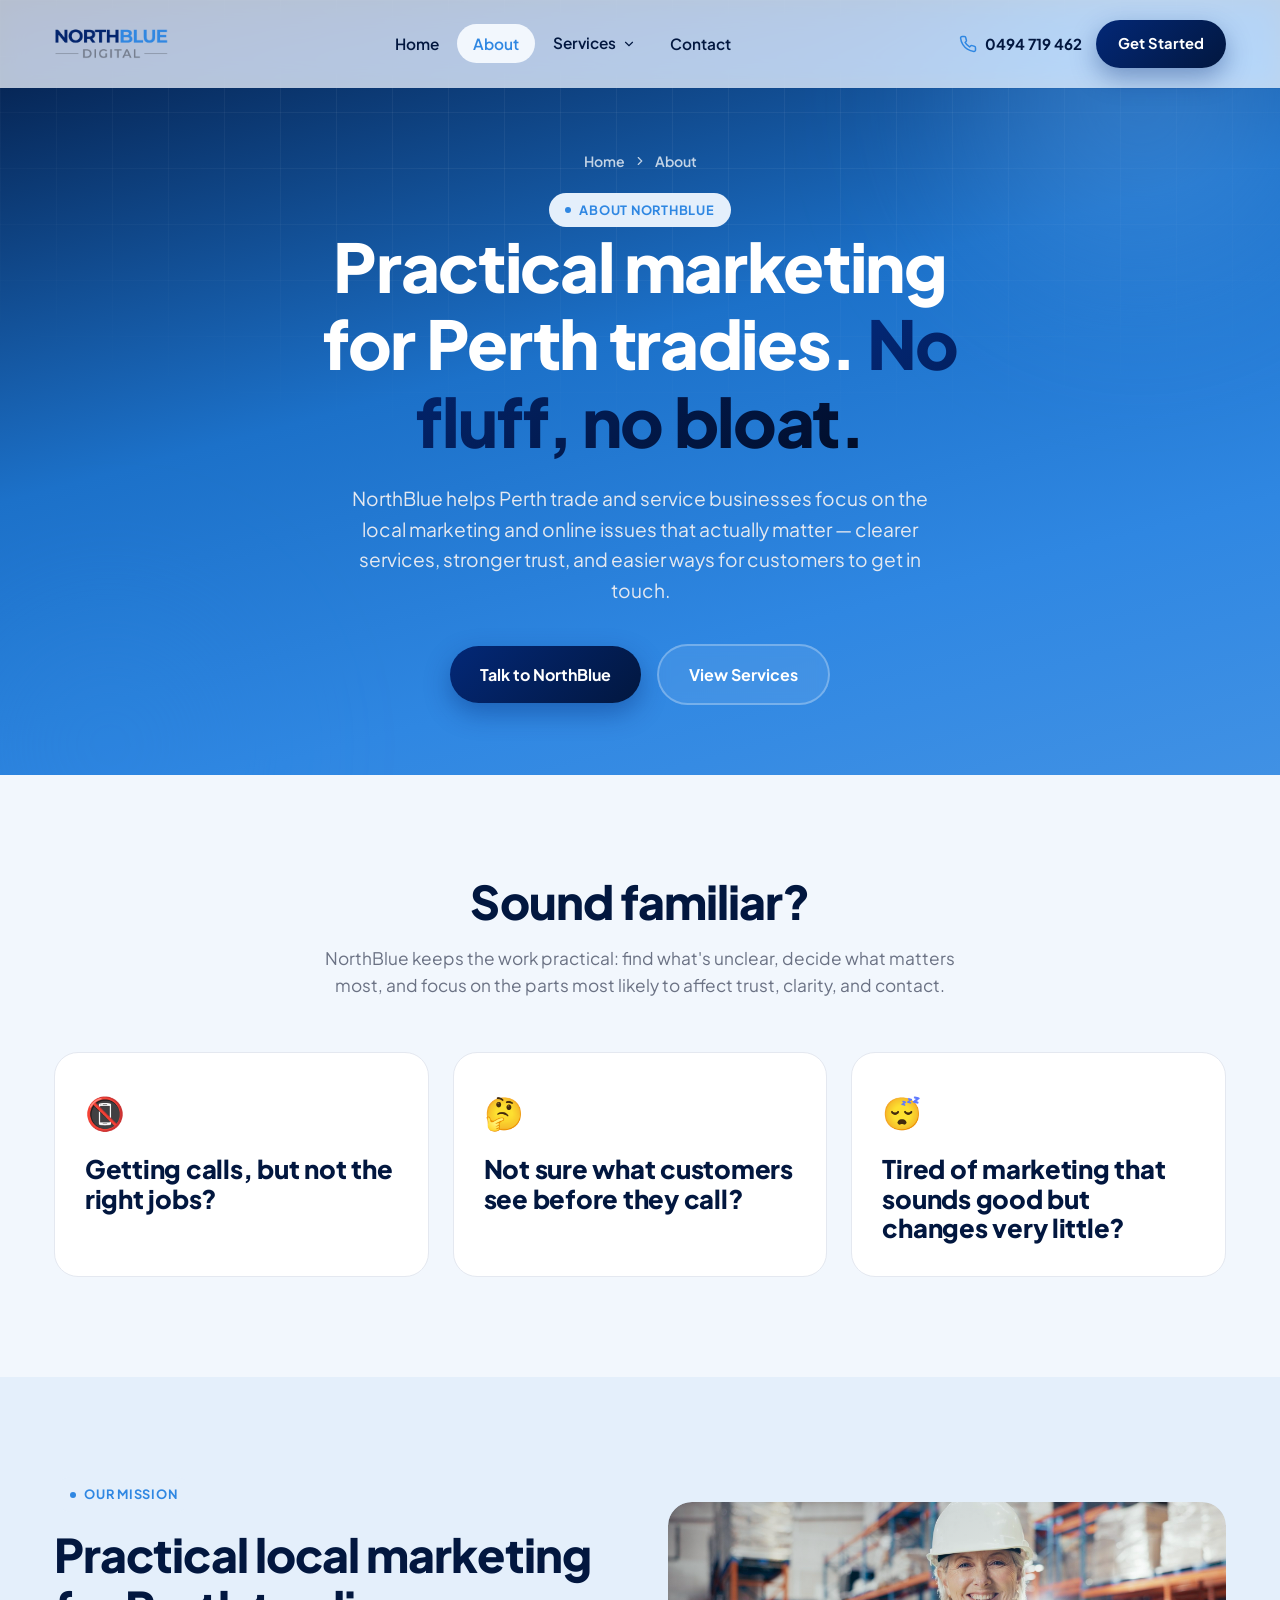
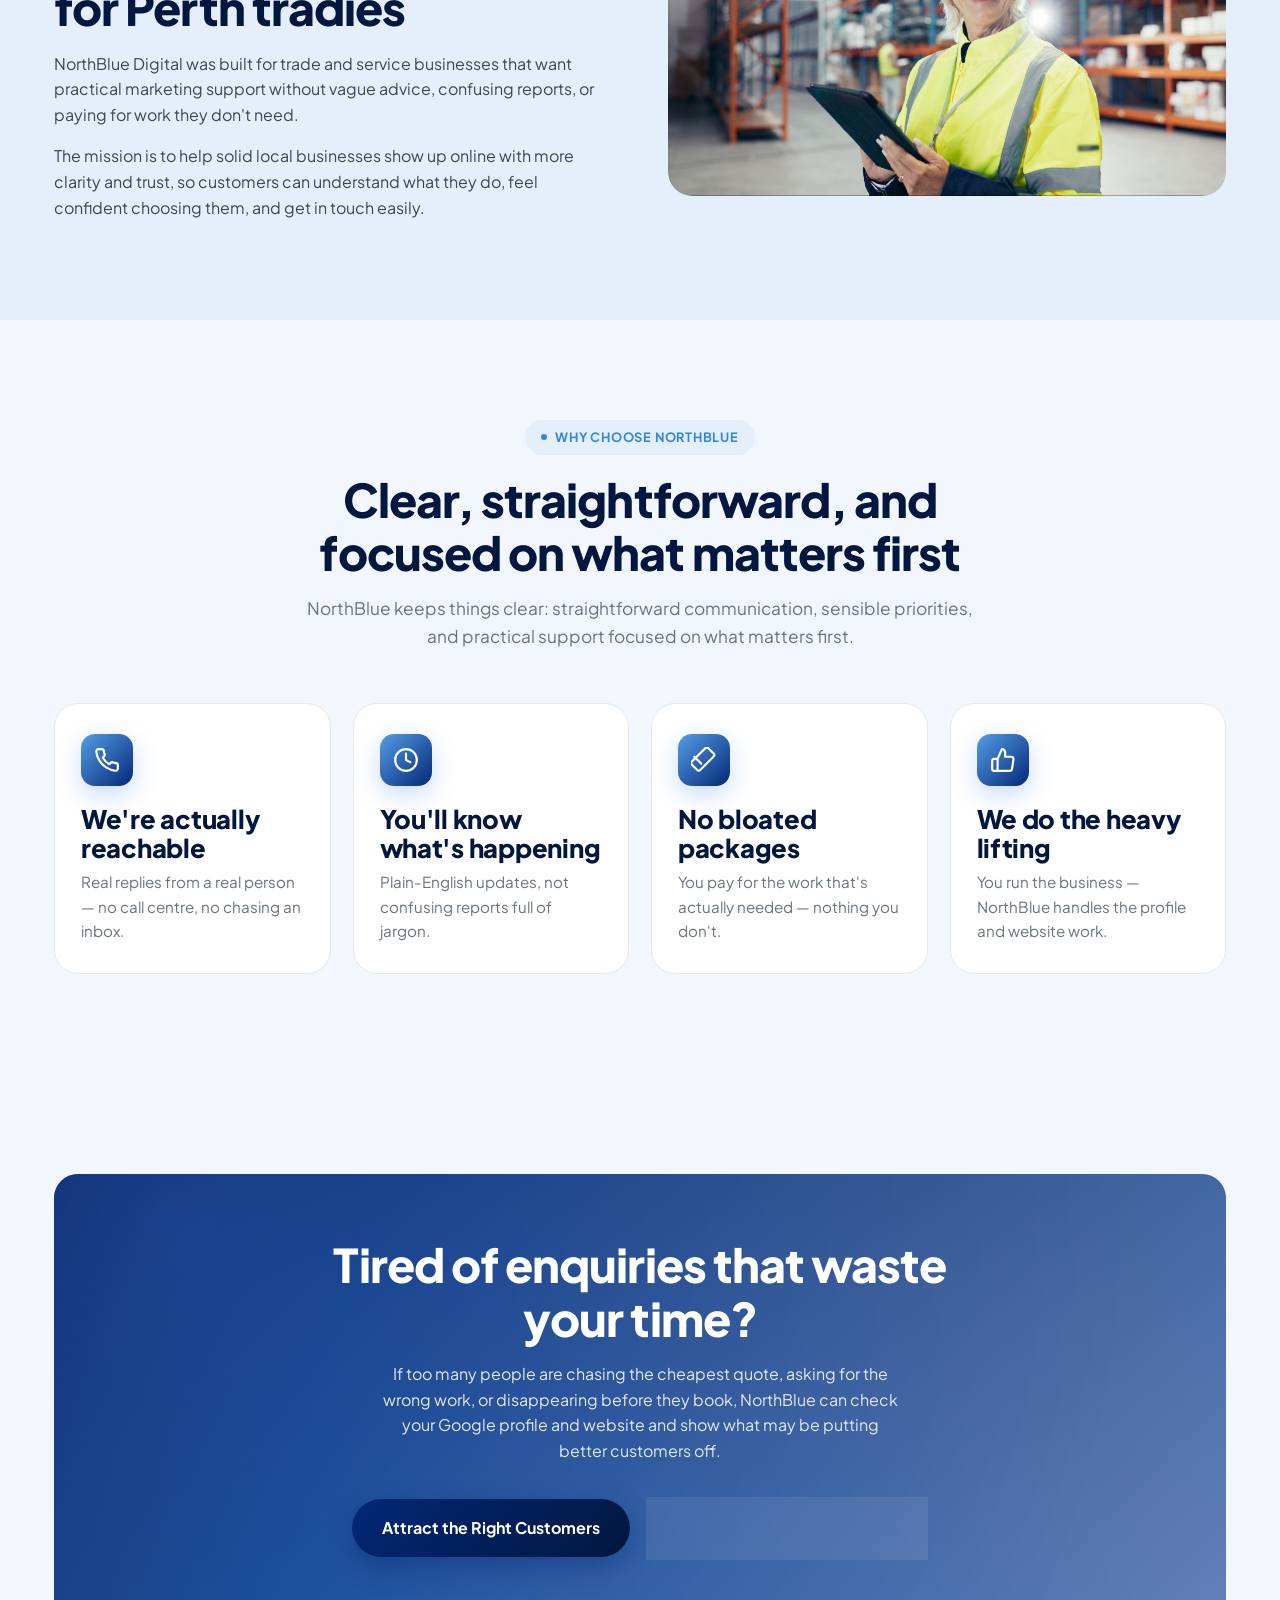
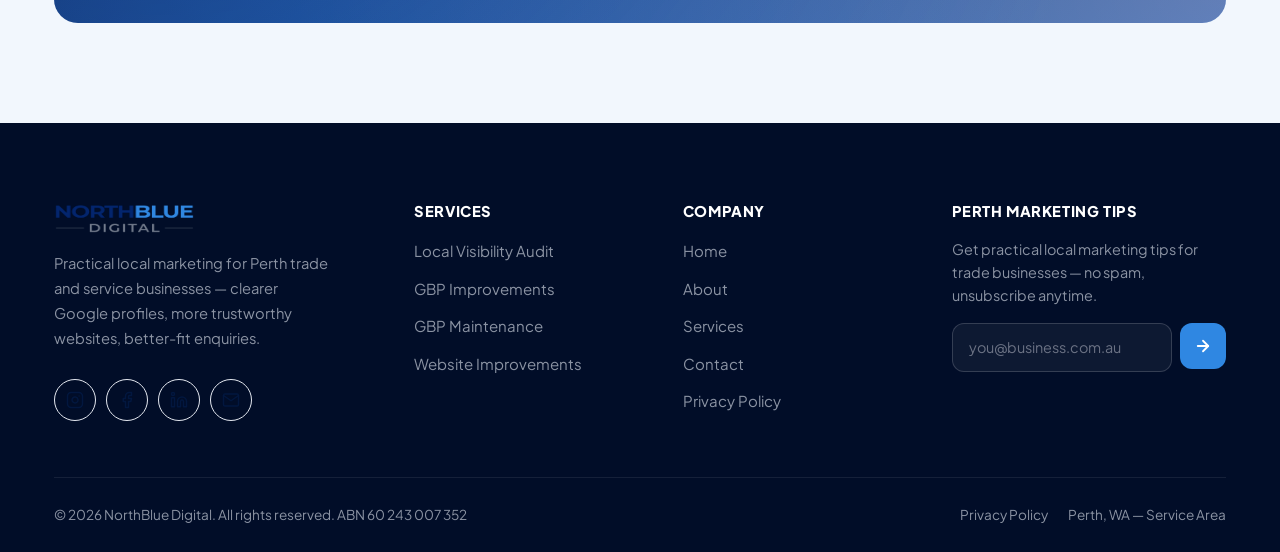
==== about/index.html @ ac147563 "Initial build: NorthBlue Digital website redesign Modernized 8-page marketing site (Home, About, Ser" ====
<!doctype html>
<html lang="en-AU">
<head>
<meta charset="UTF-8">
<meta name="viewport" content="width=device-width, initial-scale=1">
<title>About NorthBlue Digital | Practical Marketing for Perth Tradies</title>
<meta name="description" content="NorthBlue Digital was built for Perth trade and service businesses that want practical marketing support without vague advice, confusing reports, or bloated packages.">
<link rel="canonical" href="https://northbluedigital.com.au/about/">
<meta property="og:type" content="website">
<meta property="og:title" content="About NorthBlue Digital">
<meta property="og:description" content="Practical marketing for Perth tradies. No fluff, no bloat.">
<meta property="og:image" content="/assets/images/icon.png">
<link rel="icon" href="/assets/images/favicon-32.png" sizes="32x32">
<link rel="apple-touch-icon" href="/assets/images/apple-touch-icon.png">
<link rel="stylesheet" href="/assets/css/style.css">
</head>
<body>
<a class="skip-link" href="#main">Skip to content</a>

<!-- ============ HEADER ============ -->
<header class="site-header">
  <div class="container">
    <a href="/" class="brand" aria-label="NorthBlue Digital home">
      <img src="/assets/images/logo.png" alt="NorthBlue Digital" width="160" height="47">
    </a>
    <nav class="nav-desktop" aria-label="Primary">
      <ul>
        <li><a class="nav-link" href="/">Home</a></li>
        <li><a class="nav-link" href="/about/" aria-current="page">About</a></li>
        <li class="has-dropdown">
          <a class="nav-link" href="/services/">Services
            <svg viewBox="0 0 24 24" fill="none" stroke="currentColor" stroke-width="2" stroke-linecap="round"><polyline points="6 9 12 15 18 9"/></svg>
          </a>
          <div class="dropdown">
            <a href="/services/local-visibility-audit/">Local Visibility Audit<span>Know what to fix first — A$300</span></a>
            <a href="/services/gbp-improvements/">GBP Improvements<span>Clean up your Google profile — A$500</span></a>
            <a href="/services/gbp-maintenance/">GBP Maintenance<span>Stay active monthly — A$450/mo</span></a>
            <a href="/services/website-improvements/">Website Improvements<span>Fix what's costing enquiries — from A$1,500</span></a>
          </div>
        </li>
        <li><a class="nav-link" href="/contact/">Contact</a></li>
      </ul>
    </nav>
    <div class="header-cta">
      <a href="tel:+61494719462" class="header-phone">
        <svg viewBox="0 0 24 24" fill="none" stroke="currentColor" stroke-width="2" stroke-linecap="round" stroke-linejoin="round"><path d="M22 16.92v3a2 2 0 0 1-2.18 2 19.79 19.79 0 0 1-8.63-3.07 19.5 19.5 0 0 1-6-6 19.79 19.79 0 0 1-3.07-8.67A2 2 0 0 1 4.11 2h3a2 2 0 0 1 2 1.72c.127.96.361 1.903.7 2.81a2 2 0 0 1-.45 2.11L8.09 9.91a16 16 0 0 0 6 6l1.27-1.27a2 2 0 0 1 2.11-.45c.907.339 1.85.573 2.81.7A2 2 0 0 1 22 16.92z"/></svg>
        0494 719 462
      </a>
      <a href="/contact/" class="btn btn-primary btn-sm">Get Started</a>
    </div>
    <button class="nav-toggle" aria-label="Open menu" aria-expanded="false">
      <span></span><span></span><span></span>
    </button>
  </div>
</header>

<div class="mobile-nav" aria-hidden="true">
  <div class="mobile-nav-backdrop" data-close-nav></div>
  <div class="mobile-nav-panel">
    <ul>
      <li><a href="/" data-close-nav>Home</a></li>
      <li><a href="/about/" data-close-nav>About</a></li>
      <li><a href="/services/" data-close-nav>Services</a></li>
      <li class="sub-list">
        <a href="/services/local-visibility-audit/" data-close-nav>— Local Visibility Audit</a>
        <a href="/services/gbp-improvements/" data-close-nav>— GBP Improvements</a>
        <a href="/services/gbp-maintenance/" data-close-nav>— GBP Maintenance</a>
        <a href="/services/website-improvements/" data-close-nav>— Website Improvements</a>
      </li>
      <li><a href="/contact/" data-close-nav>Contact</a></li>
    </ul>
    <div class="mobile-cta">
      <a href="tel:+61494719462" class="btn btn-secondary btn-block">Call 0494 719 462</a>
      <a href="/contact/" class="btn btn-primary btn-block">Get Started</a>
    </div>
  </div>
</div>

<main id="main">

  <!-- ============ HERO ============ -->
  <section class="hero hero-sub">
    <div class="hero-grid"></div>
    <div class="hero-blob b1"></div>
    <div class="hero-blob b2"></div>
    <div class="container hero-inner">
      <div class="breadcrumb"><a href="/">Home</a>
        <svg viewBox="0 0 24 24" fill="none" stroke="currentColor" stroke-width="2" stroke-linecap="round"><polyline points="9 18 15 12 9 6"/></svg>
        About</div>
      <span class="eyebrow" data-reveal="fade">About NorthBlue</span>
      <h1 data-reveal="fade">Practical marketing for Perth tradies. <span class="accent">No fluff, no bloat.</span></h1>
      <p class="lede" data-reveal="fade">NorthBlue helps Perth trade and service businesses focus on the local marketing and online issues that actually matter — clearer services, stronger trust, and easier ways for customers to get in touch.</p>
      <div class="hero-actions" data-reveal="fade">
        <a href="/contact/" class="btn btn-primary">Talk to NorthBlue</a>
        <a href="/services/" class="btn btn-ghost-light">View Services</a>
      </div>
    </div>
  </section>

  <!-- ============ PROBLEM STATEMENTS ============ -->
  <section class="section-pad">
    <div class="container">
      <div class="section-head center">
        <h2>Sound familiar?</h2>
        <p>NorthBlue keeps the work practical: find what's unclear, decide what matters most, and focus on the parts most likely to affect trust, clarity, and contact.</p>
      </div>
      <div class="problem-grid" data-reveal-group>
        <div class="problem-card" data-reveal style="--i:0">
          <span class="mark">📵</span>
          <h3>Getting calls, but not the right jobs?</h3>
        </div>
        <div class="problem-card" data-reveal style="--i:1">
          <span class="mark">🤔</span>
          <h3>Not sure what customers see before they call?</h3>
        </div>
        <div class="problem-card" data-reveal style="--i:2">
          <span class="mark">😴</span>
          <h3>Tired of marketing that sounds good but changes very little?</h3>
        </div>
      </div>
    </div>
  </section>

  <!-- ============ MISSION ============ -->
  <section class="section-pad bg-soft">
    <div class="container">
      <div class="two-col">
        <div data-reveal="left">
          <span class="eyebrow">Our mission</span>
          <h2 class="mt-16">Practical local marketing for Perth tradies</h2>
          <p class="mt-16" style="color:var(--slate-600)">NorthBlue Digital was built for trade and service businesses that want practical marketing support without vague advice, confusing reports, or paying for work they don't need.</p>
          <p class="mt-16" style="color:var(--slate-600)">The mission is to help solid local businesses show up online with more clarity and trust, so customers can understand what they do, feel confident choosing them, and get in touch easily.</p>
        </div>
        <div data-reveal="right">
          <div class="media-frame">
            <img src="/assets/images/photo-2.jpg" alt="Local Perth trade business at work" width="1024" height="618" loading="lazy">
          </div>
        </div>
      </div>
    </div>
  </section>

  <!-- ============ WHY CHOOSE ============ -->
  <section class="section-pad">
    <div class="container">
      <div class="section-head center">
        <span class="eyebrow">Why choose NorthBlue</span>
        <h2>Clear, straightforward, and focused on what matters first</h2>
        <p>NorthBlue keeps things clear: straightforward communication, sensible priorities, and practical support focused on what matters first.</p>
      </div>
      <div class="value-grid" data-reveal-group>
        <div class="value-card" data-reveal style="--i:0">
          <div class="icon-badge">
            <svg viewBox="0 0 24 24" fill="none" stroke="currentColor" stroke-width="2" stroke-linecap="round" stroke-linejoin="round"><path d="M22 16.92v3a2 2 0 0 1-2.18 2 19.79 19.79 0 0 1-8.63-3.07 19.5 19.5 0 0 1-6-6 19.79 19.79 0 0 1-3.07-8.67A2 2 0 0 1 4.11 2h3a2 2 0 0 1 2 1.72c.127.96.361 1.903.7 2.81a2 2 0 0 1-.45 2.11L8.09 9.91a16 16 0 0 0 6 6l1.27-1.27a2 2 0 0 1 2.11-.45c.907.339 1.85.573 2.81.7A2 2 0 0 1 22 16.92z"/></svg>
          </div>
          <h3>We're actually reachable</h3>
          <p>Real replies from a real person — no call centre, no chasing an inbox.</p>
        </div>
        <div class="value-card" data-reveal style="--i:1">
          <div class="icon-badge">
            <svg viewBox="0 0 24 24" fill="none" stroke="currentColor" stroke-width="2" stroke-linecap="round" stroke-linejoin="round"><circle cx="12" cy="12" r="10"/><polyline points="12 6 12 12 16 14"/></svg>
          </div>
          <h3>You'll know what's happening</h3>
          <p>Plain-English updates, not confusing reports full of jargon.</p>
        </div>
        <div class="value-card" data-reveal style="--i:2">
          <div class="icon-badge">
            <svg viewBox="0 0 24 24" fill="none" stroke="currentColor" stroke-width="2" stroke-linecap="round" stroke-linejoin="round"><path d="M20.91 8.84 8.56 21.19a2 2 0 0 1-2.83 0l-4.9-4.9a2 2 0 0 1 0-2.83L13.16 1.09a2 2 0 0 1 2.83 0l4.92 4.92a2 2 0 0 1 0 2.83z"/><path d="M9.5 15.5 3 9"/></svg>
          </div>
          <h3>No bloated packages</h3>
          <p>You pay for the work that's actually needed — nothing you don't.</p>
        </div>
        <div class="value-card" data-reveal style="--i:3">
          <div class="icon-badge">
            <svg viewBox="0 0 24 24" fill="none" stroke="currentColor" stroke-width="2" stroke-linecap="round" stroke-linejoin="round"><path d="M14 9V5a3 3 0 0 0-3-3l-4 9v11h11.28a2 2 0 0 0 2-1.7l1.38-9a2 2 0 0 0-2-2.3zM7 22H4a2 2 0 0 1-2-2v-7a2 2 0 0 1 2-2h3"/></svg>
          </div>
          <h3>We do the heavy lifting</h3>
          <p>You run the business — NorthBlue handles the profile and website work.</p>
        </div>
      </div>
    </div>
  </section>

  <!-- ============ CTA BAND ============ -->
  <section class="section-pad">
    <div class="container">
      <div class="cta-band" data-reveal="scale">
        <h2>Tired of enquiries that waste your time?</h2>
        <p>If too many people are chasing the cheapest quote, asking for the wrong work, or disappearing before they book, NorthBlue can check your Google profile and website and show what may be putting better customers off.</p>
        <div class="hero-actions">
          <a href="/contact/" class="btn btn-primary">Attract the Right Customers</a>
          <a href="/services/" class="btn btn-ghost-light">See the Practical Difference</a>
        </div>
      </div>
    </div>
  </section>

</main>

<!-- ============ FOOTER ============ -->
<footer class="site-footer">
  <div class="container">
    <div class="footer-top">
      <div class="footer-brand">
        <img src="/assets/images/logo.png" alt="NorthBlue Digital" width="140" height="41" loading="lazy">
        <p>Practical local marketing for Perth trade and service businesses — clearer Google profiles, more trustworthy websites, better-fit enquiries.</p>
        <div class="social-row">
          <a href="https://www.instagram.com/northbluedigital/" aria-label="NorthBlue Digital on Instagram" target="_blank" rel="noopener"><svg viewBox="0 0 24 24" fill="none" stroke="currentColor" stroke-width="2" stroke-linecap="round" stroke-linejoin="round"><rect x="2" y="2" width="20" height="20" rx="5"/><path d="M16 11.37A4 4 0 1 1 12.63 8 4 4 0 0 1 16 11.37z"/><line x1="17.5" y1="6.5" x2="17.51" y2="6.5"/></svg></a>
          <a href="https://www.facebook.com/NorthBlueDigital/" aria-label="NorthBlue Digital on Facebook" target="_blank" rel="noopener"><svg viewBox="0 0 24 24" fill="none" stroke="currentColor" stroke-width="2" stroke-linecap="round" stroke-linejoin="round"><path d="M18 2h-3a5 5 0 0 0-5 5v3H7v4h3v8h4v-8h3l1-4h-4V7a1 1 0 0 1 1-1h3z"/></svg></a>
          <a href="https://linkedin.com/company/northbluedigital" aria-label="NorthBlue Digital on LinkedIn" target="_blank" rel="noopener"><svg viewBox="0 0 24 24" fill="none" stroke="currentColor" stroke-width="2" stroke-linecap="round" stroke-linejoin="round"><path d="M16 8a6 6 0 0 1 6 6v7h-4v-7a2 2 0 0 0-2-2 2 2 0 0 0-2 2v7h-4v-7a6 6 0 0 1 6-6z"/><rect x="2" y="9" width="4" height="12"/><circle cx="4" cy="4" r="2"/></svg></a>
          <a href="mailto:hello@northbluedigital.com.au" aria-label="Email NorthBlue Digital"><svg viewBox="0 0 24 24" fill="none" stroke="currentColor" stroke-width="2" stroke-linecap="round" stroke-linejoin="round"><rect x="2" y="4" width="20" height="16" rx="2"/><path d="M22 6l-10 7L2 6"/></svg></a>
        </div>
      </div>
      <div class="footer-col">
        <h4>Services</h4>
        <ul>
          <li><a href="/services/local-visibility-audit/">Local Visibility Audit</a></li>
          <li><a href="/services/gbp-improvements/">GBP Improvements</a></li>
          <li><a href="/services/gbp-maintenance/">GBP Maintenance</a></li>
          <li><a href="/services/website-improvements/">Website Improvements</a></li>
        </ul>
      </div>
      <div class="footer-col">
        <h4>Company</h4>
        <ul>
          <li><a href="/">Home</a></li>
          <li><a href="/about/">About</a></li>
          <li><a href="/services/">Services</a></li>
          <li><a href="/contact/">Contact</a></li>
          <li><a href="/privacy-policy/">Privacy Policy</a></li>
        </ul>
      </div>
      <div class="footer-col footer-newsletter">
        <h4>Perth Marketing Tips</h4>
        <p>Get practical local marketing tips for trade businesses — no spam, unsubscribe anytime.</p>
        <form data-validate>
          <input type="email" required placeholder="you@business.com.au" aria-label="Email address">
          <button type="submit" aria-label="Subscribe">
            <svg viewBox="0 0 24 24" fill="none" stroke="currentColor" stroke-width="2.4" stroke-linecap="round" stroke-linejoin="round"><line x1="5" y1="12" x2="19" y2="12"/><polyline points="12 5 19 12 12 19"/></svg>
          </button>
          <div class="form-honeypot"><label>Leave blank<input type="text" name="company" tabindex="-1" autocomplete="off"></label></div>
        </form>
        <div class="form-status" role="status"></div>
      </div>
    </div>
    <div class="footer-bottom">
      <span>© <span data-year></span> NorthBlue Digital. All rights reserved. ABN 60 243 007 352</span>
      <div class="legal-links">
        <a href="/privacy-policy/">Privacy Policy</a>
        <a href="/services/">Perth, WA — Service Area</a>
      </div>
    </div>
  </div>
</footer>

<button class="to-top" aria-label="Back to top">
  <svg viewBox="0 0 24 24" fill="none" stroke="currentColor" stroke-width="2.4" stroke-linecap="round" stroke-linejoin="round"><line x1="12" y1="19" x2="12" y2="5"/><polyline points="5 12 12 5 19 12"/></svg>
</button>

<script src="/assets/js/main.js"></script>
</body>
</html>
---- assets/css/style.css ----
/* =========================================================
   NorthBlue Digital — Design System
   ========================================================= */

/* ---- Fonts (self-hosted) ---- */
@font-face {
  font-family: 'Plus Jakarta Sans';
  src: url('../fonts/plus-jakarta-sans-400.woff2') format('woff2');
  font-weight: 400; font-style: normal; font-display: swap;
}
@font-face {
  font-family: 'Plus Jakarta Sans';
  src: url('../fonts/plus-jakarta-sans-500.woff2') format('woff2');
  font-weight: 500; font-style: normal; font-display: swap;
}
@font-face {
  font-family: 'Plus Jakarta Sans';
  src: url('../fonts/plus-jakarta-sans-600.woff2') format('woff2');
  font-weight: 600; font-style: normal; font-display: swap;
}
@font-face {
  font-family: 'Plus Jakarta Sans';
  src: url('../fonts/plus-jakarta-sans-700.woff2') format('woff2');
  font-weight: 700; font-style: normal; font-display: swap;
}
@font-face {
  font-family: 'Plus Jakarta Sans';
  src: url('../fonts/plus-jakarta-sans-800.woff2') format('woff2');
  font-weight: 800; font-style: normal; font-display: swap;
}

/* ---- Tokens ---- */
:root{
  --navy-950:#010d28;
  --navy-900:#02173f;
  --navy-800:#021e59;
  --navy-700:#032877;
  --blue-700:#1c71c9;
  --blue-600:#2f87e2;
  --blue-500:#559de7;
  --blue-400:#82b7ee;
  --blue-100:#e4effb;
  --blue-50:#f2f7fd;
  --slate-900:#111827;
  --slate-700:#3d4657;
  --slate-500:#6b7284;
  --slate-400:#8b93a3;
  --slate-200:#e4e8f0;
  --slate-100:#eef1f7;
  --white:#ffffff;
  --accent-500:#2f87e2;
  --accent-600:#2f87e2;
  --accent-100:#ffe7dd;
  --success:#1f9d63;

  --font:'Plus Jakarta Sans', -apple-system, BlinkMacSystemFont, 'Segoe UI', sans-serif;

  --container:1220px;
  --radius-sm:10px;
  --radius-md:16px;
  --radius-lg:24px;
  --radius-pill:999px;

  --shadow-sm:0 2px 8px rgba(10,26,61,0.06);
  --shadow-md:0 12px 32px rgba(10,26,61,0.10);
  --shadow-lg:0 24px 64px rgba(10,26,61,0.16);
  --shadow-glow:0 8px 24px rgba(61,121,255,0.28);

  --ease:cubic-bezier(.16,.84,.44,1);
  --speed-fast:.2s;
  --speed:.4s;
  --speed-slow:.7s;
}

/* ---- Reset ---- */
*,*::before,*::after{box-sizing:border-box; margin:0; padding:0;}
html{scroll-behavior:smooth; -webkit-text-size-adjust:100%;}
@media (prefers-reduced-motion: reduce){
  html{scroll-behavior:auto;}
  *,*::before,*::after{animation-duration:0.001ms !important; animation-iteration-count:1 !important; transition-duration:0.001ms !important; scroll-behavior:auto !important;}
}
body{
  font-family:var(--font);
  color:var(--slate-700);
  background:var(--blue-50);
  line-height:1.6;
  font-size:16px;
  -webkit-font-smoothing:antialiased;
  overflow-x:hidden;
}
img{max-width:100%; display:block;}
a{color:inherit; text-decoration:none;}
ul{list-style:none;}
button{font:inherit; cursor:pointer; border:none; background:none; color:inherit;}
input,select,textarea{font:inherit; color:inherit;}
h1,h2,h3,h4{
  font-family:var(--font);
  font-weight:800;
  color:var(--navy-900);
  line-height:1.15;
  letter-spacing:-0.02em;
}
h1{font-size:clamp(2.4rem, 4.5vw + 1rem, 4.2rem);}
h2{font-size:clamp(1.9rem, 2.6vw + 1rem, 2.9rem);}
h3{font-size:clamp(1.25rem, 1vw + 1rem, 1.6rem); letter-spacing:-0.01em;}
h4{font-size:1.1rem;}
p{max-width:65ch;}
.container{width:100%; max-width:var(--container); margin-inline:auto; padding-inline:24px;}
section{position:relative;}

:focus-visible{
  outline:3px solid var(--blue-500);
  outline-offset:3px;
  border-radius:6px;
}

/* ---- Utility ---- */
.eyebrow{
  display:inline-flex; align-items:center; gap:8px;
  font-size:0.8rem; font-weight:700; letter-spacing:0.06em; text-transform:uppercase;
  color:var(--blue-600);
  background:var(--blue-100);
  padding:7px 16px;
  border-radius:var(--radius-pill);
}
.eyebrow::before{
  content:''; width:6px; height:6px; border-radius:50%; background:var(--accent-500);
}
.section-head{max-width:680px; margin-bottom:52px;}
.section-head.center{margin-inline:auto; text-align:center;}
.section-head p{margin-top:16px; font-size:1.08rem; color:var(--slate-500);}
.section-head .eyebrow{margin-bottom:18px;}
.section-pad{padding-block:100px;}
@media (max-width:768px){ .section-pad{padding-block:64px;} }
.bg-soft{background:var(--blue-100);}
.bg-navy{background:var(--navy-900); color:var(--slate-200);}
.bg-navy h2, .bg-navy h3{color:var(--white);}
.text-center{text-align:center;}
.muted{color:var(--slate-500);}
.mt-8{margin-top:8px;} .mt-16{margin-top:16px;} .mt-24{margin-top:24px;} .mt-32{margin-top:32px;} .mt-48{margin-top:48px;}

/* ---- Buttons ---- */
.btn{
  display:inline-flex; align-items:center; justify-content:center; gap:10px;
  padding:16px 30px;
  border-radius:var(--radius-pill);
  font-weight:700; font-size:1rem;
  white-space:nowrap;
  transition:transform var(--speed-fast) var(--ease), box-shadow var(--speed-fast) var(--ease), background var(--speed-fast) var(--ease), color var(--speed-fast) var(--ease);
  position:relative;
}
.btn svg{width:18px; height:18px; flex-shrink:0; transition:transform var(--speed-fast) var(--ease);}
.btn:active{transform:scale(0.97);}
.btn-primary{
  background:linear-gradient(135deg, var(--navy-700), var(--navy-900));
  color:var(--white);
  box-shadow:0 10px 26px rgba(3,37,110,0.38);
  animation:btnPulse 3.2s ease-in-out infinite;
  overflow:hidden;
}
.btn-primary::after{
  content:''; position:absolute; inset:0;
  background:linear-gradient(115deg, transparent 30%, rgba(255,255,255,0.45) 50%, transparent 70%);
  transform:translateX(-120%); transition:transform 0.7s var(--ease);
}
.btn-primary:hover{transform:translateY(-3px); box-shadow:0 16px 34px rgba(3,37,110,0.5); animation-play-state:paused;}
.btn-primary:hover::after{transform:translateX(120%);}
.btn-primary:hover svg{transform:translateX(3px);}
@keyframes btnPulse{
  0%,100%{box-shadow:0 10px 26px rgba(3,37,110,0.38);}
  50%{box-shadow:0 10px 30px rgba(3,37,110,0.55), 0 0 0 6px rgba(3,37,110,0.1);}
}
.btn-secondary{
  background:var(--white);
  color:var(--navy-900);
  border:2px solid var(--slate-200);
}
.btn-secondary:hover{border-color:var(--blue-500); color:var(--blue-600); transform:translateY(-3px); box-shadow:var(--shadow-md);}
.btn-ghost-light{
  background:rgba(255,255,255,0.08);
  color:var(--white);
  border:2px solid rgba(255,255,255,0.28);
  backdrop-filter:blur(6px);
}
.btn-ghost-light:hover{background:rgba(255,255,255,0.16); border-color:rgba(255,255,255,0.5); transform:translateY(-3px);}
.btn-block{width:100%;}
.btn-sm{padding:12px 22px; font-size:0.92rem;}

/* ---- Header ---- */
.site-header{
  position:fixed; top:0; left:0; right:0; z-index:200;
  padding-block:20px;
  background:rgba(242,247,253,0.75);
  backdrop-filter:blur(14px) saturate(160%);
  box-shadow:0 1px 0 rgba(3,37,110,0.06);
  transition:padding var(--speed) var(--ease), background var(--speed) var(--ease), box-shadow var(--speed) var(--ease);
}
.site-header .container{display:flex; align-items:center; justify-content:space-between; gap:24px;}
.site-header.is-scrolled{
  padding-block:12px;
  background:rgba(242,247,253,0.94);
  box-shadow:0 4px 24px rgba(3,37,110,0.1);
}
.brand{display:flex; align-items:center; gap:10px;}
.brand img{height:34px; width:auto;}
.brand:focus-visible{outline-offset:6px;}

.nav-desktop{display:flex; align-items:center; gap:4px;}
.nav-desktop > ul{display:flex; align-items:center; gap:2px;}
.nav-link{
  position:relative;
  padding:10px 16px;
  font-weight:600; font-size:0.96rem;
  color:var(--navy-900);
  border-radius:var(--radius-pill);
  transition:color var(--speed-fast) var(--ease), background var(--speed-fast) var(--ease);
}
.nav-link:hover, .nav-link[aria-current="page"]{color:var(--blue-600); background:var(--blue-50);}
.has-dropdown{position:relative;}
.has-dropdown > .nav-link{display:flex; align-items:center; gap:6px;}
.has-dropdown > .nav-link svg{width:14px; height:14px; transition:transform var(--speed-fast) var(--ease);}
.has-dropdown:hover > .nav-link svg{transform:rotate(180deg);}
.dropdown{
  position:absolute; top:calc(100% + 10px); left:0;
  min-width:290px;
  background:var(--white);
  border-radius:var(--radius-md);
  box-shadow:var(--shadow-lg);
  padding:10px;
  opacity:0; visibility:hidden; transform:translateY(8px);
  transition:opacity var(--speed-fast) var(--ease), transform var(--speed-fast) var(--ease), visibility var(--speed-fast);
}
.has-dropdown:hover .dropdown, .has-dropdown:focus-within .dropdown{opacity:1; visibility:visible; transform:translateY(0);}
.dropdown a{
  display:flex; flex-direction:column; gap:2px;
  padding:12px 14px; border-radius:12px;
  font-weight:600; color:var(--navy-900); font-size:0.94rem;
  transition:background var(--speed-fast);
}
.dropdown a span{font-weight:500; font-size:0.82rem; color:var(--slate-500);}
.dropdown a:hover{background:var(--blue-50); color:var(--blue-600);}

.header-cta{display:flex; align-items:center; gap:14px;}
.header-phone{
  display:flex; align-items:center; gap:8px;
  font-weight:700; color:var(--navy-900); font-size:0.94rem;
}
.header-phone svg{width:18px; height:18px; color:var(--blue-600);}
@media (max-width:1080px){ .header-phone{display:none;} }

.nav-toggle{
  display:none; flex-direction:column; justify-content:center; align-items:center;
  width:46px; height:46px; border-radius:12px; background:var(--blue-50); gap:5px;
  z-index:210;
}
.nav-toggle span{width:20px; height:2px; background:var(--navy-900); border-radius:2px; transition:transform var(--speed-fast) var(--ease), opacity var(--speed-fast) var(--ease);}
.nav-toggle.is-active span:nth-child(1){transform:translateY(7px) rotate(45deg);}
.nav-toggle.is-active span:nth-child(2){opacity:0;}
.nav-toggle.is-active span:nth-child(3){transform:translateY(-7px) rotate(-45deg);}

@media (max-width:960px){
  .nav-desktop{display:none;}
  .header-cta .btn{display:none;}
  .nav-toggle{display:flex;}
}

.mobile-nav{
  position:fixed; inset:0; z-index:190;
  visibility:hidden;
}
.mobile-nav-backdrop{
  position:absolute; inset:0; background:rgba(6,15,38,0.55); backdrop-filter:blur(2px);
  opacity:0; transition:opacity var(--speed) var(--ease);
}
.mobile-nav-panel{
  position:absolute; top:0; right:0; height:100%; width:min(360px, 86vw);
  background:var(--blue-50);
  padding:100px 28px 40px;
  transform:translateX(100%);
  transition:transform var(--speed) var(--ease);
  overflow-y:auto;
  box-shadow:-20px 0 60px rgba(10,26,61,0.2);
}
.mobile-nav.is-open{visibility:visible;}
.mobile-nav.is-open .mobile-nav-backdrop{opacity:1;}
.mobile-nav.is-open .mobile-nav-panel{transform:translateX(0);}
.mobile-nav ul{display:flex; flex-direction:column; gap:2px;}
.mobile-nav a{
  display:block; padding:14px 4px; font-weight:700; font-size:1.1rem; color:var(--navy-900);
  border-bottom:1px solid var(--slate-100);
}
.mobile-nav .sub-list a{font-size:0.98rem; font-weight:600; color:var(--slate-700); padding-left:16px;}
.mobile-nav .mobile-cta{margin-top:28px; display:flex; flex-direction:column; gap:12px;}

/* ---- Hero ---- */
.hero{
  position:relative;
  padding-top:170px;
  padding-bottom:110px;
  background:linear-gradient(165deg, var(--navy-900) 0%, var(--blue-700) 45%, var(--blue-600) 75%, var(--blue-500) 130%);
  color:var(--white);
  overflow:hidden;
  isolation:isolate;
}
.hero-blob{
  position:absolute; border-radius:50%; filter:blur(70px); z-index:-1; opacity:0.55;
  animation:float 11s ease-in-out infinite;
  translate:calc(var(--px, 0) * 1px) calc(var(--py, 0) * 1px);
  transition:translate 0.5s var(--ease);
}
.hero-blob.b1{width:520px; height:520px; background:radial-gradient(circle, var(--blue-500), transparent 70%); top:-160px; right:-120px;}
.hero-blob.b1{translate:calc(var(--px, 0) * 1.6px) calc(var(--py, 0) * 1.6px);}
.hero-blob.b2{width:420px; height:420px; background:radial-gradient(circle, var(--accent-500), transparent 70%); bottom:-180px; left:-100px; opacity:0.25; animation-delay:-4s; animation-duration:13s;}
.hero-blob.b2{translate:calc(var(--px, 0) * -1.2px) calc(var(--py, 0) * -1.2px);}
.hero-blob.b3{width:260px; height:260px; background:radial-gradient(circle, var(--blue-400), transparent 70%); top:40%; left:8%; opacity:0.3; animation-duration:9s; animation-delay:-2s;}
.hero-blob.b3{translate:calc(var(--px, 0) * 2px) calc(var(--py, 0) * 2px);}
.hero-grid{position:absolute; inset:0; z-index:-1;
  background-image:linear-gradient(rgba(255,255,255,0.05) 1px, transparent 1px), linear-gradient(90deg, rgba(255,255,255,0.05) 1px, transparent 1px);
  background-size:56px 56px;
  mask-image:radial-gradient(ellipse 80% 60% at 50% 0%, black 40%, transparent 100%);
}
@keyframes float{
  0%,100%{transform:translate(0,0) scale(1);}
  33%{transform:translate(-46px, 42px) scale(1.1);}
  66%{transform:translate(32px,-30px) scale(0.92);}
}

.scroll-cue{
  position:absolute; left:50%; bottom:28px; transform:translateX(-50%);
  display:flex; flex-direction:column; align-items:center; gap:6px;
  color:var(--slate-400); font-size:0.75rem; font-weight:700; letter-spacing:0.08em; text-transform:uppercase;
  animation:cueBounce 2.2s ease-in-out infinite;
}
.scroll-cue svg{width:18px; height:18px;}
@keyframes cueBounce{
  0%,100%{transform:translate(-50%, 0);}
  50%{transform:translate(-50%, 8px);}
}
.hero-inner{position:relative; text-align:center; max-width:840px; margin-inline:auto;}
.hero h1{color:var(--white);}
.hero h1 .accent{
  background:linear-gradient(135deg, var(--navy-700), var(--navy-950));
  -webkit-background-clip:text; background-clip:text; color:transparent;
}
.hero .lede{
  margin-top:24px; margin-inline:auto; font-size:1.2rem; color:var(--slate-200); max-width:620px;
}
.hero-actions{display:flex; align-items:center; justify-content:center; gap:16px; flex-wrap:wrap; margin-top:38px;}
.hero-meta{
  display:flex; align-items:center; justify-content:center; gap:28px; flex-wrap:wrap;
  margin-top:56px; padding-top:32px; border-top:1px solid rgba(255,255,255,0.14);
}
.hero-meta .item{display:flex; align-items:center; gap:10px; font-size:0.92rem; font-weight:600; color:var(--slate-200);}
.hero-meta svg{width:20px; height:20px; color:var(--blue-400); flex-shrink:0;}

.hero.hero-sub{
  padding-top:150px; padding-bottom:70px;
}
.hero.hero-sub .hero-inner{max-width:760px;}
.hero-price-tag{
  display:inline-flex; align-items:baseline; gap:8px;
  background:rgba(2,23,63,0.35); border:1px solid rgba(255,255,255,0.3);
  padding:10px 20px; border-radius:var(--radius-pill); margin-top:22px;
  font-weight:700; backdrop-filter:blur(6px);
}
.hero-price-tag .amount{font-size:1.3rem; color:var(--white);}
.hero-price-tag .label{font-size:0.85rem; color:var(--slate-100); font-weight:600;}

.breadcrumb{display:flex; align-items:center; justify-content:center; gap:8px; font-size:0.88rem; color:rgba(255,255,255,0.75); margin-bottom:20px; font-weight:600;}
.breadcrumb a:hover{color:var(--white);}
.breadcrumb svg{width:14px; height:14px;}

/* ---- Reveal animations ---- */
[data-reveal]{
  opacity:0; transform:translateY(28px);
  transition:opacity 0.8s var(--ease), transform 0.8s var(--ease);
}
[data-reveal].is-visible{opacity:1; transform:translateY(0);}
[data-reveal="fade"]{transform:none;}
[data-reveal="left"]{transform:translateX(-32px);}
[data-reveal="left"].is-visible{transform:translateX(0);}
[data-reveal="right"]{transform:translateX(32px);}
[data-reveal="right"].is-visible{transform:translateX(0);}
[data-reveal="scale"]{transform:scale(0.94);}
[data-reveal="scale"].is-visible{transform:scale(1);}
[data-reveal-group] [data-reveal]{transition-delay:calc(var(--i, 0) * 90ms);}

/* ---- Trust strip ---- */
.trust-strip{padding-block:36px; border-bottom:1px solid var(--slate-100);}
.trust-strip .container{
  display:flex; flex-wrap:wrap; align-items:center; justify-content:center; gap:36px;
}
.trust-item{display:flex; align-items:center; gap:10px; font-weight:700; color:var(--slate-700); font-size:0.95rem;}
.trust-item svg{width:20px; height:20px; color:var(--accent-500);}

/* ---- Problem cards ---- */
.problem-grid{display:grid; grid-template-columns:repeat(3, 1fr); gap:24px;}
@media (max-width:900px){ .problem-grid{grid-template-columns:1fr;} }
.problem-card{
  background:var(--white); border:1px solid var(--slate-200); border-radius:var(--radius-lg);
  padding:34px 30px;
  transition:transform var(--speed) var(--ease), box-shadow var(--speed) var(--ease), border-color var(--speed);
}
.problem-card:hover{transform:translateY(-6px); box-shadow:var(--shadow-md); border-color:var(--blue-400);}
.problem-card .mark{font-size:2rem; margin-bottom:16px; display:block;}
.problem-card p{color:var(--slate-500); margin-top:10px; font-size:0.98rem;}

/* ---- Value / icon cards ---- */
.value-grid{display:grid; grid-template-columns:repeat(4, 1fr); gap:22px;}
@media (max-width:1080px){ .value-grid{grid-template-columns:repeat(2, 1fr);} }
@media (max-width:600px){ .value-grid{grid-template-columns:1fr;} }
.value-card{
  background:var(--white);
  border:1px solid var(--slate-200);
  border-radius:var(--radius-lg);
  padding:30px 26px;
  transition:transform var(--speed) var(--ease), box-shadow var(--speed) var(--ease), border-color var(--speed);
}
.value-card:hover{transform:translateY(-6px); box-shadow:var(--shadow-md); border-color:var(--blue-400);}
.icon-badge{
  width:52px; height:52px; border-radius:14px;
  display:flex; align-items:center; justify-content:center;
  background:linear-gradient(135deg, var(--blue-500), var(--navy-700));
  color:var(--white); margin-bottom:18px;
  box-shadow:var(--shadow-glow);
  transition:transform var(--speed) var(--ease);
}
.icon-badge svg{width:26px; height:26px;}
.value-card:hover .icon-badge{transform:rotate(-8deg) scale(1.1);}
.value-card h3{margin-bottom:8px;}
.value-card p{font-size:0.95rem; color:var(--slate-500);}

/* ---- Service cards ---- */
.service-grid{display:grid; grid-template-columns:repeat(2, 1fr); gap:24px;}
@media (max-width:800px){ .service-grid{grid-template-columns:1fr;} }
.service-card{
  position:relative;
  background:var(--white);
  border:1px solid var(--slate-200);
  border-radius:var(--radius-lg);
  padding:36px;
  display:flex; flex-direction:column; gap:16px;
  transition:transform var(--speed) var(--ease), box-shadow var(--speed) var(--ease), border-color var(--speed);
  overflow:hidden;
}
.service-card::before{
  content:''; position:absolute; inset:0; z-index:0; opacity:0;
  background:linear-gradient(160deg, var(--blue-50), transparent 60%);
  transition:opacity var(--speed);
}
.service-card:hover{transform:translateY(-6px); box-shadow:var(--shadow-lg); border-color:var(--blue-400);}
.service-card:hover::before{opacity:1;}
.service-card > *{position:relative; z-index:1;}
.service-card .top-row{display:flex; align-items:flex-start; justify-content:space-between; gap:16px;}
.service-price{
  flex-shrink:0; font-weight:800; color:var(--blue-600); background:var(--blue-100);
  padding:8px 14px; border-radius:var(--radius-pill); font-size:0.88rem; white-space:nowrap;
}
.service-card p{color:var(--slate-500); font-size:0.98rem;}
.service-card .card-link{
  margin-top:auto; display:inline-flex; align-items:center; gap:8px; font-weight:700; color:var(--navy-900);
  padding-top:6px;
}
.service-card .card-link svg{width:16px; height:16px; transition:transform var(--speed-fast) var(--ease);}
.service-card:hover .card-link svg{transform:translateX(4px);}
.service-card:hover .card-link{color:var(--blue-600);}

/* ---- Process steps ---- */
.process-track{display:grid; grid-template-columns:repeat(3, 1fr); gap:32px; position:relative;}
@media (max-width:860px){ .process-track{grid-template-columns:1fr; gap:44px;} }
.process-step{position:relative; text-align:left;}
.process-step .num{
  position:relative;
  width:56px; height:56px; border-radius:16px;
  background:linear-gradient(135deg, var(--blue-500), var(--navy-700));
  color:var(--white); display:flex; align-items:center; justify-content:center;
  font-weight:800; font-size:1.3rem; margin-bottom:20px; box-shadow:var(--shadow-glow);
}
.process-step .num::after{
  content:''; position:absolute; inset:0; border-radius:inherit;
  border:2px solid var(--blue-400); opacity:0;
  animation:ringPulse 2.6s ease-out infinite;
}
.process-step:nth-child(2) .num::after{animation-delay:0.6s;}
.process-step:nth-child(3) .num::after{animation-delay:1.2s;}
@keyframes ringPulse{
  0%{transform:scale(1); opacity:0.6;}
  100%{transform:scale(1.6); opacity:0;}
}
.process-step h3{margin-bottom:10px;}
.process-step p{color:var(--slate-500); font-size:0.98rem;}
.process-track::before{
  content:''; position:absolute; top:28px; left:calc(16.6% + 20px); right:calc(16.6% + 20px);
  height:2px; background:repeating-linear-gradient(90deg, var(--slate-200) 0 10px, transparent 10px 20px);
}
@media (max-width:860px){ .process-track::before{display:none;} }

/* ---- Stats ---- */
.stat-strip{
  display:grid; grid-template-columns:repeat(4, 1fr); gap:1px;
  background:var(--slate-200); border:1px solid var(--slate-200); border-radius:var(--radius-lg); overflow:hidden;
}
@media (max-width:760px){ .stat-strip{grid-template-columns:repeat(2, 1fr);} }
.stat-cell{background:var(--white); padding:32px 24px; text-align:center;}
.stat-cell .num{font-size:clamp(1.8rem, 2vw + 1rem, 2.6rem); font-weight:800; color:var(--navy-900); display:block;}
.stat-cell .num .unit{color:var(--blue-600);}
.stat-cell .label{font-size:0.88rem; color:var(--slate-500); font-weight:600; margin-top:6px;}

/* ---- Testimonial / proof panel ---- */
.proof-panel{
  background:linear-gradient(135deg, var(--navy-900), var(--blue-700) 150%); border-radius:var(--radius-lg); padding:52px;
  display:grid; grid-template-columns:1fr 1fr; gap:48px; align-items:start; color:var(--white);
  position:relative; overflow:hidden;
}
.proof-panel .proof-note{margin-top:46px;}
@media (max-width:860px){ .proof-panel .proof-note{margin-top:0;} }
@media (max-width:860px){ .proof-panel{grid-template-columns:1fr; padding:36px 26px;} }
.proof-panel::after{
  content:''; position:absolute; width:360px; height:360px; border-radius:50%;
  background:radial-gradient(circle, var(--blue-500), transparent 70%); opacity:0.35;
  top:-140px; right:-100px; filter:blur(10px);
}
.proof-panel > *{position:relative;}
.proof-panel h2, .proof-panel h3{color:var(--white);}
.proof-list{display:flex; flex-direction:column; gap:18px;}
.proof-list li{display:flex; gap:14px; align-items:flex-start; font-size:1rem; color:var(--slate-200);}
.proof-list svg{width:22px; height:22px; color:var(--accent-500); flex-shrink:0; margin-top:2px;}
.proof-note{
  background:rgba(255,255,255,0.06); border:1px solid rgba(255,255,255,0.14);
  border-radius:var(--radius-md); padding:26px; font-size:0.95rem; color:var(--slate-200);
}
.proof-note strong{color:var(--white); display:block; margin-bottom:8px; font-size:1.02rem;}

/* ---- FAQ ---- */
.faq-list{display:flex; flex-direction:column; gap:14px; max-width:820px;}
.faq-item{
  border:1px solid var(--slate-200); border-radius:var(--radius-md); overflow:hidden;
  transition:border-color var(--speed-fast);
}
.faq-item.is-open{border-color:var(--blue-400);}
.faq-q{
  width:100%; display:flex; align-items:center; justify-content:space-between; gap:16px;
  padding:22px 26px; text-align:left; font-weight:700; color:var(--navy-900); font-size:1.02rem;
}
.faq-q .plus{
  flex-shrink:0; width:28px; height:28px; border-radius:50%; background:var(--blue-50); color:var(--blue-600);
  display:flex; align-items:center; justify-content:center; transition:transform var(--speed) var(--ease), background var(--speed);
}
.faq-item.is-open .faq-q .plus{transform:rotate(135deg); background:var(--accent-500); color:var(--white);}
.faq-a{
  display:grid; grid-template-rows:0fr; transition:grid-template-rows var(--speed) var(--ease);
}
.faq-a > div{overflow:hidden;}
.faq-item.is-open .faq-a{grid-template-rows:1fr;}
.faq-a p{padding:0 26px 24px; color:var(--slate-500); font-size:0.98rem;}

/* ---- CTA band ---- */
.cta-band{
  background:linear-gradient(135deg, var(--navy-900), var(--blue-600));
  border-radius:var(--radius-lg);
  padding:64px 48px;
  text-align:center;
  color:var(--white);
  position:relative; overflow:hidden; isolation:isolate;
}
.cta-band::before{
  content:''; position:absolute; inset:-50%; z-index:-1;
  background:radial-gradient(circle at 30% 30%, rgba(61,121,255,0.35), transparent 55%),
             radial-gradient(circle at 75% 70%, rgba(255,106,61,0.25), transparent 50%);
  animation:float 20s ease-in-out infinite;
}
.cta-band h2{color:var(--white); max-width:640px; margin-inline:auto;}
.cta-band p{color:var(--slate-200); max-width:520px; margin:16px auto 0;}
.cta-band .hero-actions{margin-top:34px;}
@media (max-width:600px){ .cta-band{padding:48px 24px;} }

/* ---- Contact section ---- */
.contact-wrap{display:grid; grid-template-columns:0.85fr 1.15fr; gap:48px; align-items:flex-start;}
@media (max-width:900px){ .contact-wrap{grid-template-columns:1fr;} }
.contact-info h2{margin-bottom:14px;}
.contact-info p{color:var(--slate-500); margin-bottom:32px;}
.contact-detail{
  display:flex; align-items:flex-start; gap:16px; padding:18px 0; border-top:1px solid var(--slate-100);
}
.contact-detail:last-of-type{border-bottom:1px solid var(--slate-100);}
.contact-detail .icon{
  width:44px; height:44px; border-radius:12px; background:var(--blue-50); color:var(--blue-600);
  display:flex; align-items:center; justify-content:center; flex-shrink:0;
}
.contact-detail .icon svg{width:20px; height:20px;}
.contact-detail strong{display:block; color:var(--navy-900); font-size:0.98rem; margin-bottom:2px;}
.contact-detail a, .contact-detail span{color:var(--slate-500); font-size:0.95rem;}
.contact-detail a:hover{color:var(--blue-600);}
.social-row{display:flex; gap:10px; margin-top:28px;}
.social-row a{
  width:42px; height:42px; border-radius:50%; border:1px solid var(--slate-200);
  display:flex; align-items:center; justify-content:center; color:var(--navy-900);
  transition:all var(--speed-fast) var(--ease);
}
.social-row a:hover{background:var(--blue-600); border-color:var(--blue-600); color:var(--white); transform:translateY(-3px);}
.social-row svg{width:18px; height:18px;}

.form-card{
  background:var(--white); border:1px solid var(--slate-200); border-radius:var(--radius-lg);
  padding:40px; box-shadow:var(--shadow-md);
}
@media (max-width:560px){ .form-card{padding:26px;} }
.form-row{display:grid; grid-template-columns:1fr 1fr; gap:18px;}
@media (max-width:560px){ .form-row{grid-template-columns:1fr;} }
.field{margin-bottom:20px;}
.field label{display:block; font-weight:700; font-size:0.9rem; color:var(--navy-900); margin-bottom:8px;}
.field input, .field select, .field textarea{
  width:100%; padding:14px 16px; border-radius:12px; border:1.5px solid var(--slate-200);
  background:var(--white); font-size:0.98rem; color:var(--navy-900);
  transition:border-color var(--speed-fast), box-shadow var(--speed-fast);
}
.field input::placeholder, .field textarea::placeholder{color:var(--slate-400);}
.field input:focus, .field select:focus, .field textarea:focus{
  border-color:var(--blue-500); box-shadow:0 0 0 4px var(--blue-100); outline:none;
}
.field textarea{resize:vertical; min-height:130px;}
.radio-group{display:flex; gap:10px; flex-wrap:wrap;}
.radio-pill{
  border:1.5px solid var(--slate-200); border-radius:var(--radius-pill); padding:10px 18px;
  font-weight:600; font-size:0.9rem; cursor:pointer; transition:all var(--speed-fast);
  display:flex; align-items:center; gap:8px;
}
.radio-pill input{position:absolute; opacity:0; width:0; height:0;}
.radio-pill:has(input:checked){background:var(--blue-600); border-color:var(--blue-600); color:var(--white);}
.field-note{font-size:0.82rem; color:var(--slate-400); margin-top:8px;}
.form-honeypot{position:absolute; left:-9999px; width:1px; height:1px; overflow:hidden;}
.form-status{
  margin-top:18px; padding:14px 18px; border-radius:12px; font-weight:600; font-size:0.92rem; display:none;
}
.form-status.is-success{display:block; background:#e9f9f0; color:var(--success); border:1px solid #b9ecd1;}
.form-status.is-error{display:block; background:#fef0ee; color:#c8402a; border:1px solid #f6c9c0;}

/* ---- Footer ---- */
.site-footer{background:var(--navy-950); color:var(--slate-400); padding-top:80px;}
.footer-top{
  display:grid; grid-template-columns:1.4fr 1fr 1fr 1.2fr; gap:40px;
  padding-bottom:56px; border-bottom:1px solid rgba(255,255,255,0.08);
}
@media (max-width:900px){ .footer-top{grid-template-columns:1fr 1fr; row-gap:40px;} }
@media (max-width:560px){ .footer-top{grid-template-columns:1fr;} }
.footer-brand img{height:32px; margin-bottom:16px;}
.footer-brand p{font-size:0.92rem; line-height:1.7; max-width:280px; color:var(--slate-400);}
.footer-col h4{color:var(--white); font-size:0.92rem; letter-spacing:0.04em; text-transform:uppercase; margin-bottom:18px;}
.footer-col ul{display:flex; flex-direction:column; gap:12px;}
.footer-col a{font-size:0.94rem; transition:color var(--speed-fast);}
.footer-col a:hover{color:var(--white);}
.footer-newsletter p{font-size:0.9rem; margin-bottom:16px; color:var(--slate-400);}
.footer-newsletter form{display:flex; gap:8px;}
.footer-newsletter input{
  flex:1; min-width:0; padding:12px 16px; border-radius:12px; border:1px solid rgba(255,255,255,0.16);
  background:rgba(255,255,255,0.05); color:var(--white); font-size:0.9rem;
}
.footer-newsletter input::placeholder{color:var(--slate-500);}
.footer-newsletter button{
  flex-shrink:0; width:46px; height:46px; border-radius:12px; background:var(--blue-600); color:var(--white);
  display:flex; align-items:center; justify-content:center; transition:background var(--speed-fast);
}
.footer-newsletter button:hover{background:var(--accent-500);}
.footer-newsletter button svg{width:18px; height:18px;}
.footer-bottom{
  padding-block:26px; display:flex; align-items:center; justify-content:space-between; gap:16px; flex-wrap:wrap;
  font-size:0.85rem;
}
.footer-bottom .legal-links{display:flex; gap:20px;}
.footer-bottom a:hover{color:var(--white);}

/* ---- Misc page content ---- */
.prose{max-width:760px; margin-inline:auto;}
.prose h2{margin-top:44px; margin-bottom:14px;}
.prose h2:first-child{margin-top:0;}
.prose p{margin-bottom:16px; color:var(--slate-600); max-width:none;}
.prose ul{margin:16px 0 16px 22px; list-style:disc; color:var(--slate-600);}
.prose li{margin-bottom:8px;}

.who-list{display:flex; flex-direction:column; gap:16px; margin-top:8px;}
.who-item{
  display:flex; gap:14px; align-items:flex-start; background:var(--white); border:1px solid var(--slate-200);
  border-radius:var(--radius-md); padding:20px 22px;
}
.who-item svg{width:22px; height:22px; color:var(--accent-500); flex-shrink:0; margin-top:2px;}
.who-item p{color:var(--slate-600); font-size:0.98rem;}

.two-col{display:grid; grid-template-columns:1fr 1fr; gap:56px; align-items:center;}
@media (max-width:860px){ .two-col{grid-template-columns:1fr; gap:32px;} }
.two-col img{border-radius:var(--radius-lg); box-shadow:var(--shadow-lg);}
.media-frame{position:relative; border-radius:var(--radius-lg); overflow:hidden;}
.media-frame::after{content:''; position:absolute; inset:0; background:linear-gradient(160deg, rgba(10,26,61,0.15), transparent 50%);}
.media-frame img{width:100%; height:100%; object-fit:cover;}

.check-list{display:flex; flex-direction:column; gap:14px; margin-top:24px;}
.check-list li{display:flex; gap:12px; align-items:flex-start; font-size:0.98rem; color:var(--slate-600);}
.check-list svg{width:20px; height:20px; color:var(--success); flex-shrink:0; margin-top:2px;}

.included-grid{display:grid; grid-template-columns:1fr 1fr; gap:16px;}
@media (max-width:640px){ .included-grid{grid-template-columns:1fr;} }
.included-item{
  display:flex; gap:14px; align-items:flex-start; background:var(--white); border:1px solid var(--slate-200);
  border-radius:var(--radius-md); padding:20px;
}
.included-item svg{width:22px; height:22px; color:var(--blue-600); flex-shrink:0;}

.price-card{
  background:linear-gradient(160deg, var(--navy-900), var(--navy-700));
  color:var(--white); border-radius:var(--radius-lg); padding:36px; position:sticky; top:110px;
}
.price-card .amount{font-size:2.4rem; font-weight:800; margin:6px 0 4px;}
.price-card .amount .period{font-size:1rem; font-weight:600; color:var(--slate-300);}
.price-card p{color:var(--slate-300); font-size:0.92rem;}
.price-card .btn{margin-top:22px;}
.price-card ul{margin-top:20px; display:flex; flex-direction:column; gap:12px;}
.price-card li{display:flex; gap:10px; align-items:flex-start; font-size:0.9rem; color:var(--slate-200);}
.price-card svg{width:18px; height:18px; color:var(--accent-500); flex-shrink:0; margin-top:2px;}

.badge-row{display:flex; gap:10px; flex-wrap:wrap; margin-top:18px;}
.badge{
  font-size:0.8rem; font-weight:700; padding:7px 14px; border-radius:var(--radius-pill);
  background:var(--blue-50); color:var(--blue-600);
}

/* Back to top */
.to-top{
  position:fixed; bottom:28px; right:28px; z-index:150;
  width:48px; height:48px; border-radius:50%;
  background:var(--navy-900); color:var(--white);
  display:flex; align-items:center; justify-content:center;
  box-shadow:var(--shadow-lg);
  opacity:0; visibility:hidden; transform:translateY(10px);
  transition:all var(--speed-fast) var(--ease);
}
.to-top.is-visible{opacity:1; visibility:visible; transform:translateY(0);}
.to-top:hover{background:var(--blue-600); transform:translateY(-4px);}
.to-top svg{width:20px; height:20px;}

/* Skip link */
.skip-link{
  position:fixed; top:-100px; left:16px; z-index:999;
  background:var(--navy-900); color:var(--white); padding:14px 20px; border-radius:10px; font-weight:700;
  transition:top var(--speed-fast);
}
.skip-link:focus{top:16px;}
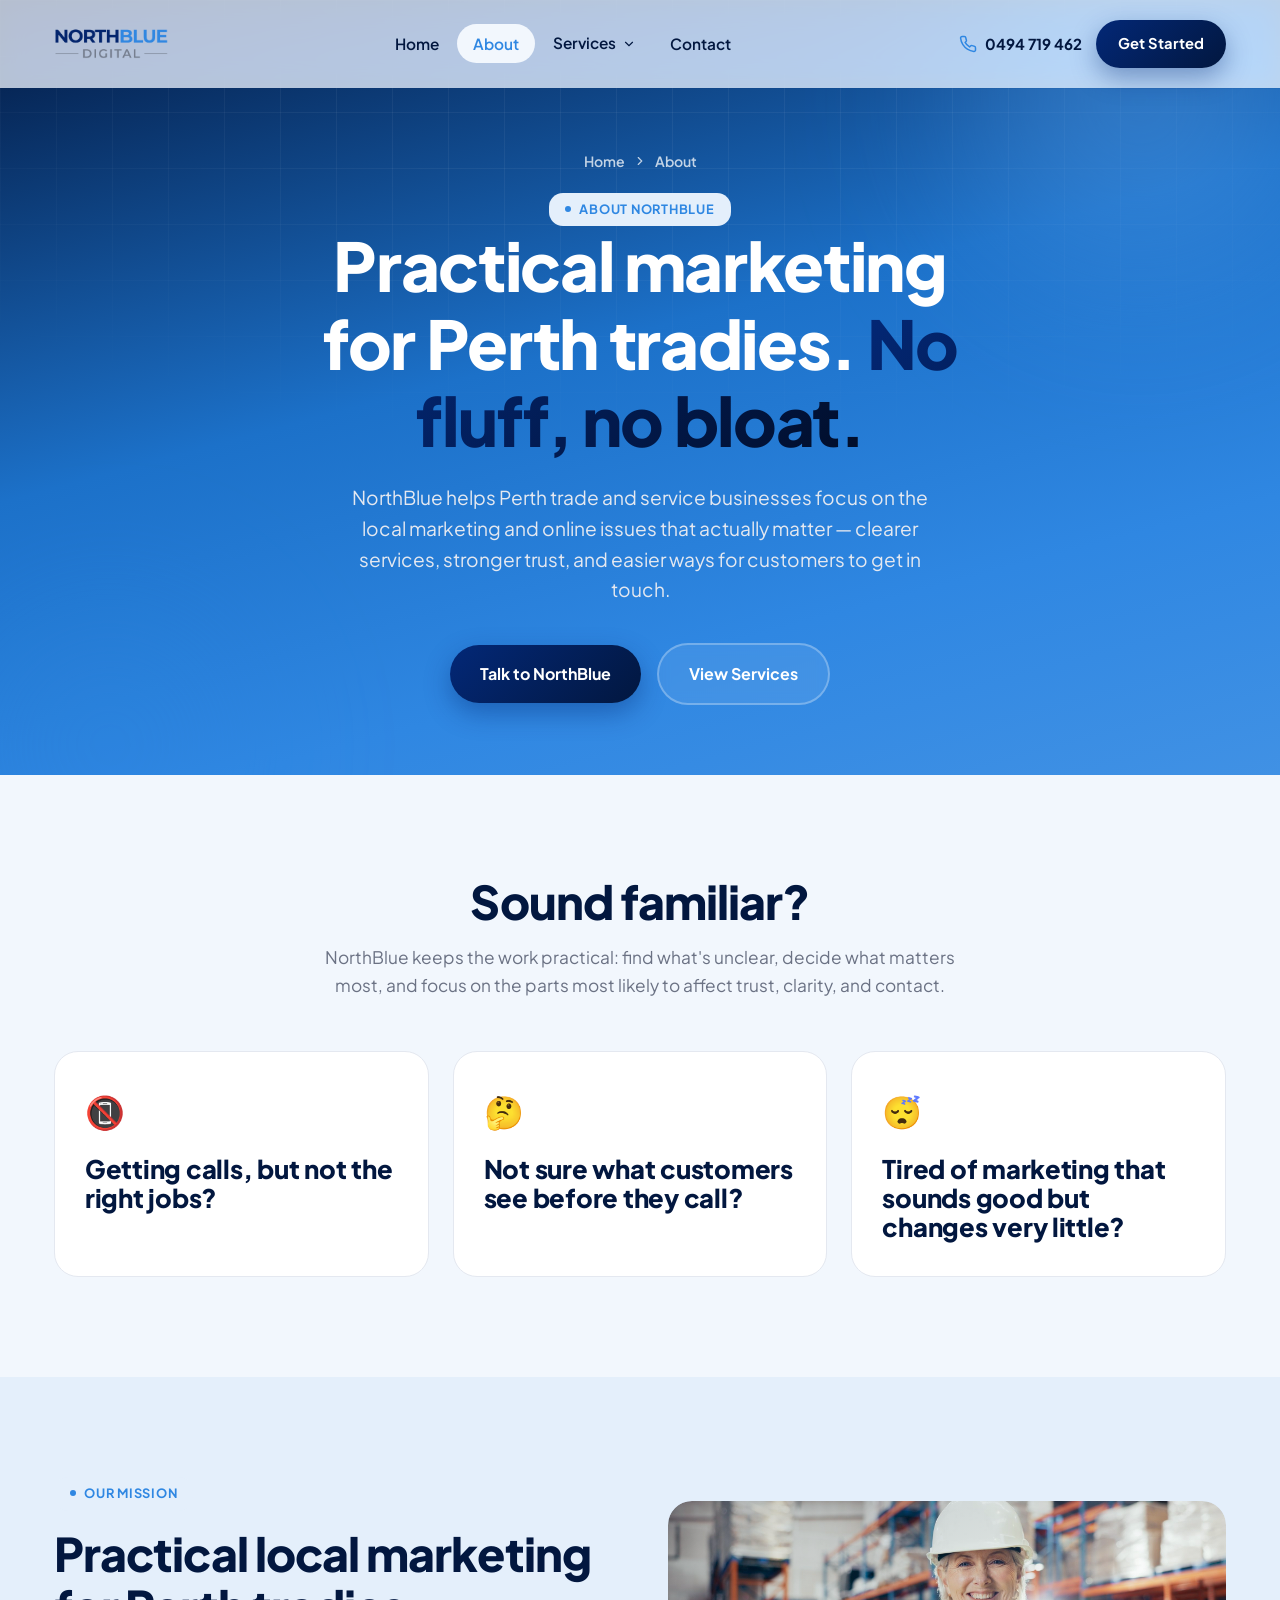
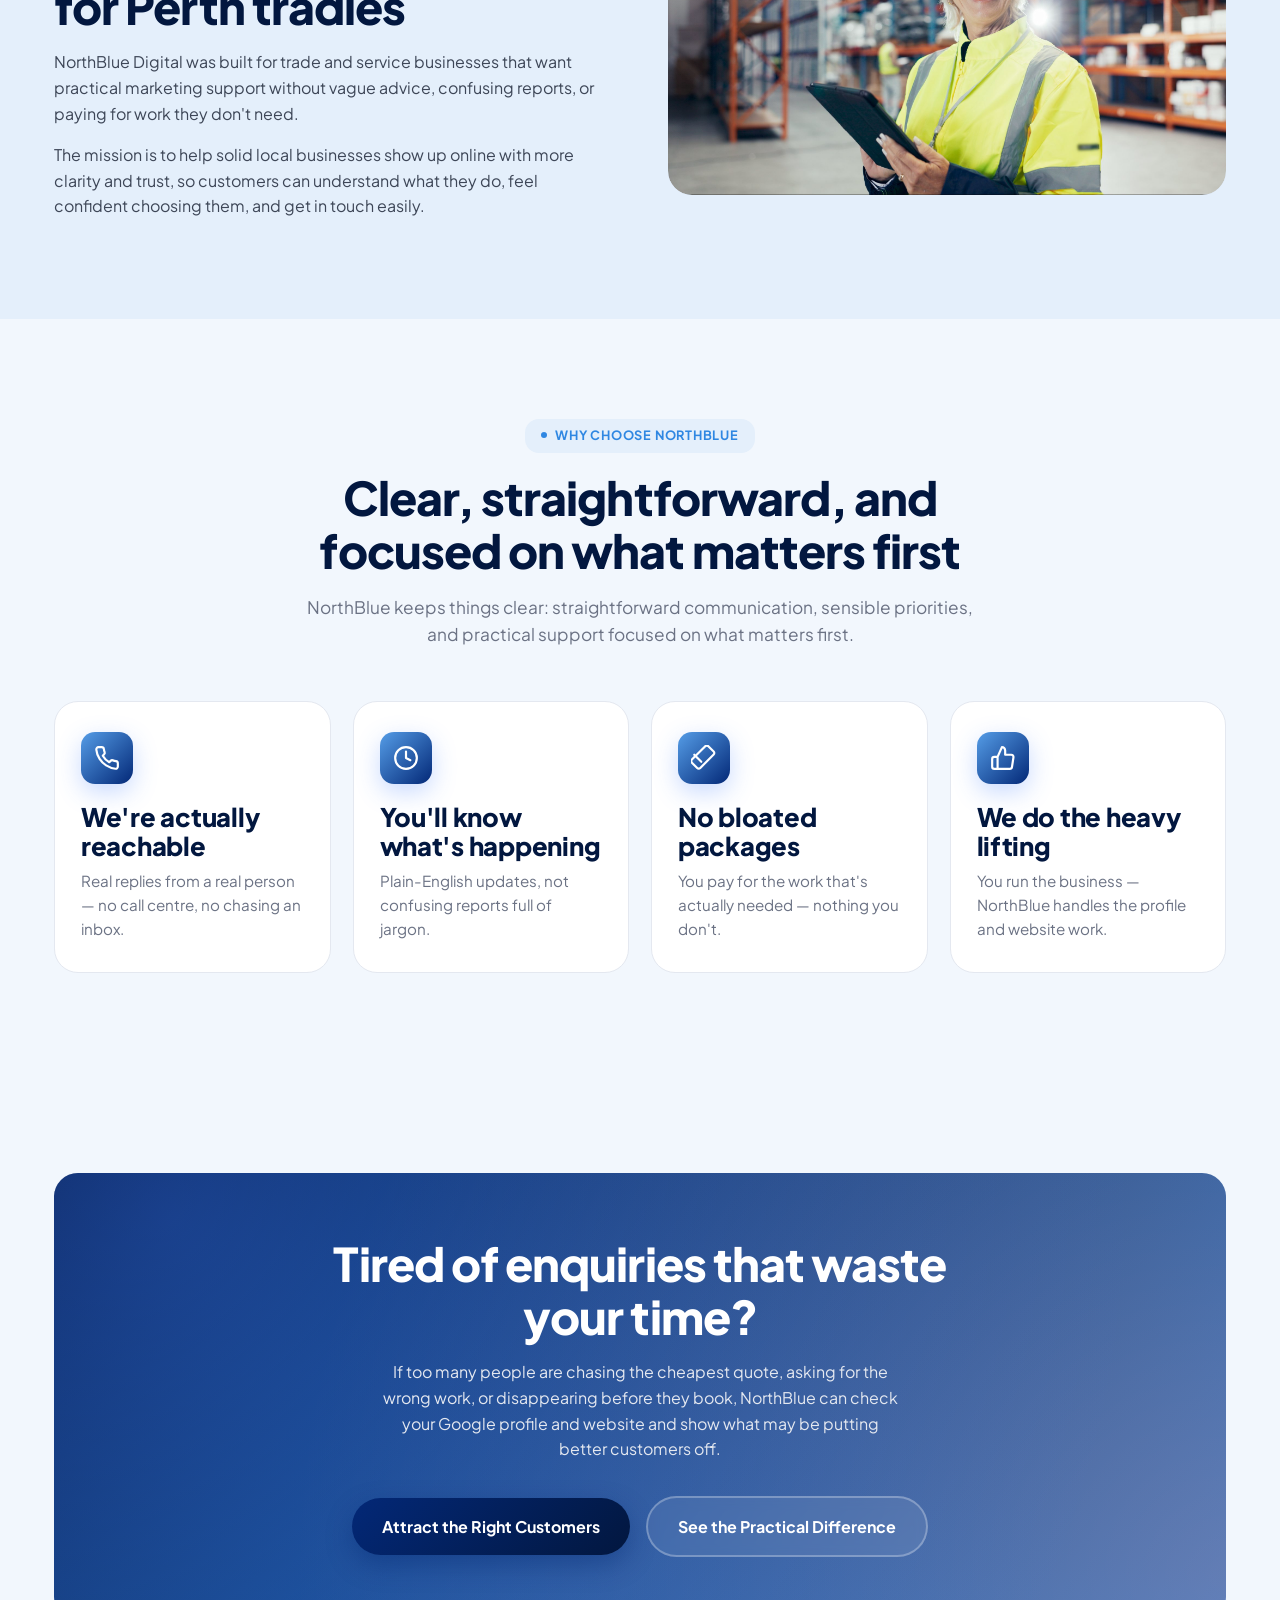
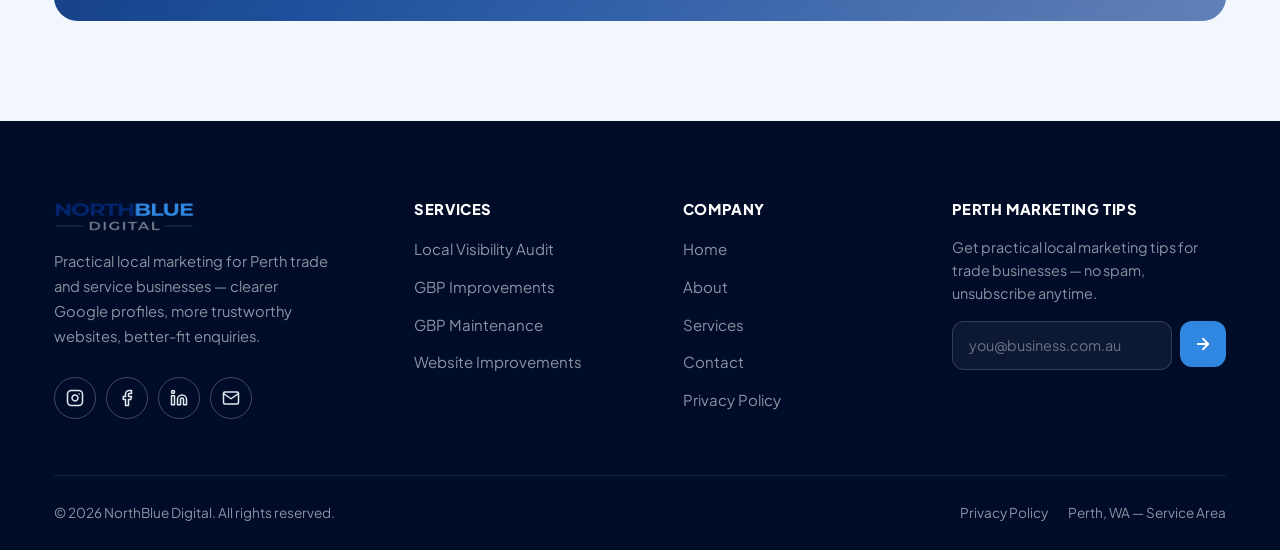
==== commit e4172142: "Remove ABN from footer copyright line Kept the ABN mention in the homepage trust strip and the Priva" ====
--- a/about/index.html
+++ b/about/index.html
@@ -244,7 +244,7 @@
       </div>
     </div>
     <div class="footer-bottom">
-      <span>© <span data-year></span> NorthBlue Digital. All rights reserved. ABN 60 243 007 352</span>
+      <span>© <span data-year></span> NorthBlue Digital. All rights reserved.</span>
       <div class="legal-links">
         <a href="/privacy-policy/">Privacy Policy</a>
         <a href="/services/">Perth, WA — Service Area</a>
--- a/assets/css/style.css
+++ b/assets/css/style.css
@@ -116,15 +116,17 @@
 
 /* ---- Utility ---- */
 .eyebrow{
-  display:inline-flex; align-items:center; gap:8px;
+  display:inline-flex; align-items:flex-start; gap:8px;
   font-size:0.8rem; font-weight:700; letter-spacing:0.06em; text-transform:uppercase;
+  line-height:1.4; text-align:left;
   color:var(--blue-600);
   background:var(--blue-100);
-  padding:7px 16px;
-  border-radius:var(--radius-pill);
+  padding:8px 16px;
+  border-radius:14px;
 }
 .eyebrow::before{
   content:''; width:6px; height:6px; border-radius:50%; background:var(--accent-500);
+  flex-shrink:0; margin-top:5px;
 }
 .section-head{max-width:680px; margin-bottom:52px;}
 .section-head.center{margin-inline:auto; text-align:center;}
@@ -146,8 +148,12 @@
   border-radius:var(--radius-pill);
   font-weight:700; font-size:1rem;
   white-space:nowrap;
+  text-align:center;
   transition:transform var(--speed-fast) var(--ease), box-shadow var(--speed-fast) var(--ease), background var(--speed-fast) var(--ease), color var(--speed-fast) var(--ease);
   position:relative;
+}
+@media (max-width:480px){
+  .btn{white-space:normal; border-radius:var(--radius-md);}
 }
 .btn svg{width:18px; height:18px; flex-shrink:0; transition:transform var(--speed-fast) var(--ease);}
 .btn:active{transform:scale(0.97);}
@@ -598,6 +604,8 @@
   transition:all var(--speed-fast) var(--ease);
 }
 .social-row a:hover{background:var(--blue-600); border-color:var(--blue-600); color:var(--white); transform:translateY(-3px);}
+.footer-brand .social-row a{color:var(--slate-200); border-color:rgba(255,255,255,0.25);}
+.footer-brand .social-row a:hover{background:var(--blue-600); border-color:var(--blue-600); color:var(--white);}
 .social-row svg{width:18px; height:18px;}
 
 .form-card{
@@ -688,6 +696,10 @@
 .two-col{display:grid; grid-template-columns:1fr 1fr; gap:56px; align-items:center;}
 @media (max-width:860px){ .two-col{grid-template-columns:1fr; gap:32px;} }
 .two-col img{border-radius:var(--radius-lg); box-shadow:var(--shadow-lg);}
+@media (max-width:860px){ .btn-wrap-mobile-center{text-align:center;} }
+
+.two-col-sidebar{display:grid; grid-template-columns:1.6fr 1fr; gap:56px; align-items:flex-start;}
+@media (max-width:900px){ .two-col-sidebar{grid-template-columns:1fr; gap:40px;} }
 .media-frame{position:relative; border-radius:var(--radius-lg); overflow:hidden;}
 .media-frame::after{content:''; position:absolute; inset:0; background:linear-gradient(160deg, rgba(10,26,61,0.15), transparent 50%);}
 .media-frame img{width:100%; height:100%; object-fit:cover;}
@@ -708,6 +720,7 @@
   background:linear-gradient(160deg, var(--navy-900), var(--navy-700));
   color:var(--white); border-radius:var(--radius-lg); padding:36px; position:sticky; top:110px;
 }
+@media (max-width:900px){ .price-card{position:static;} }
 .price-card .amount{font-size:2.4rem; font-weight:800; margin:6px 0 4px;}
 .price-card .amount .period{font-size:1rem; font-weight:600; color:var(--slate-300);}
 .price-card p{color:var(--slate-300); font-size:0.92rem;}
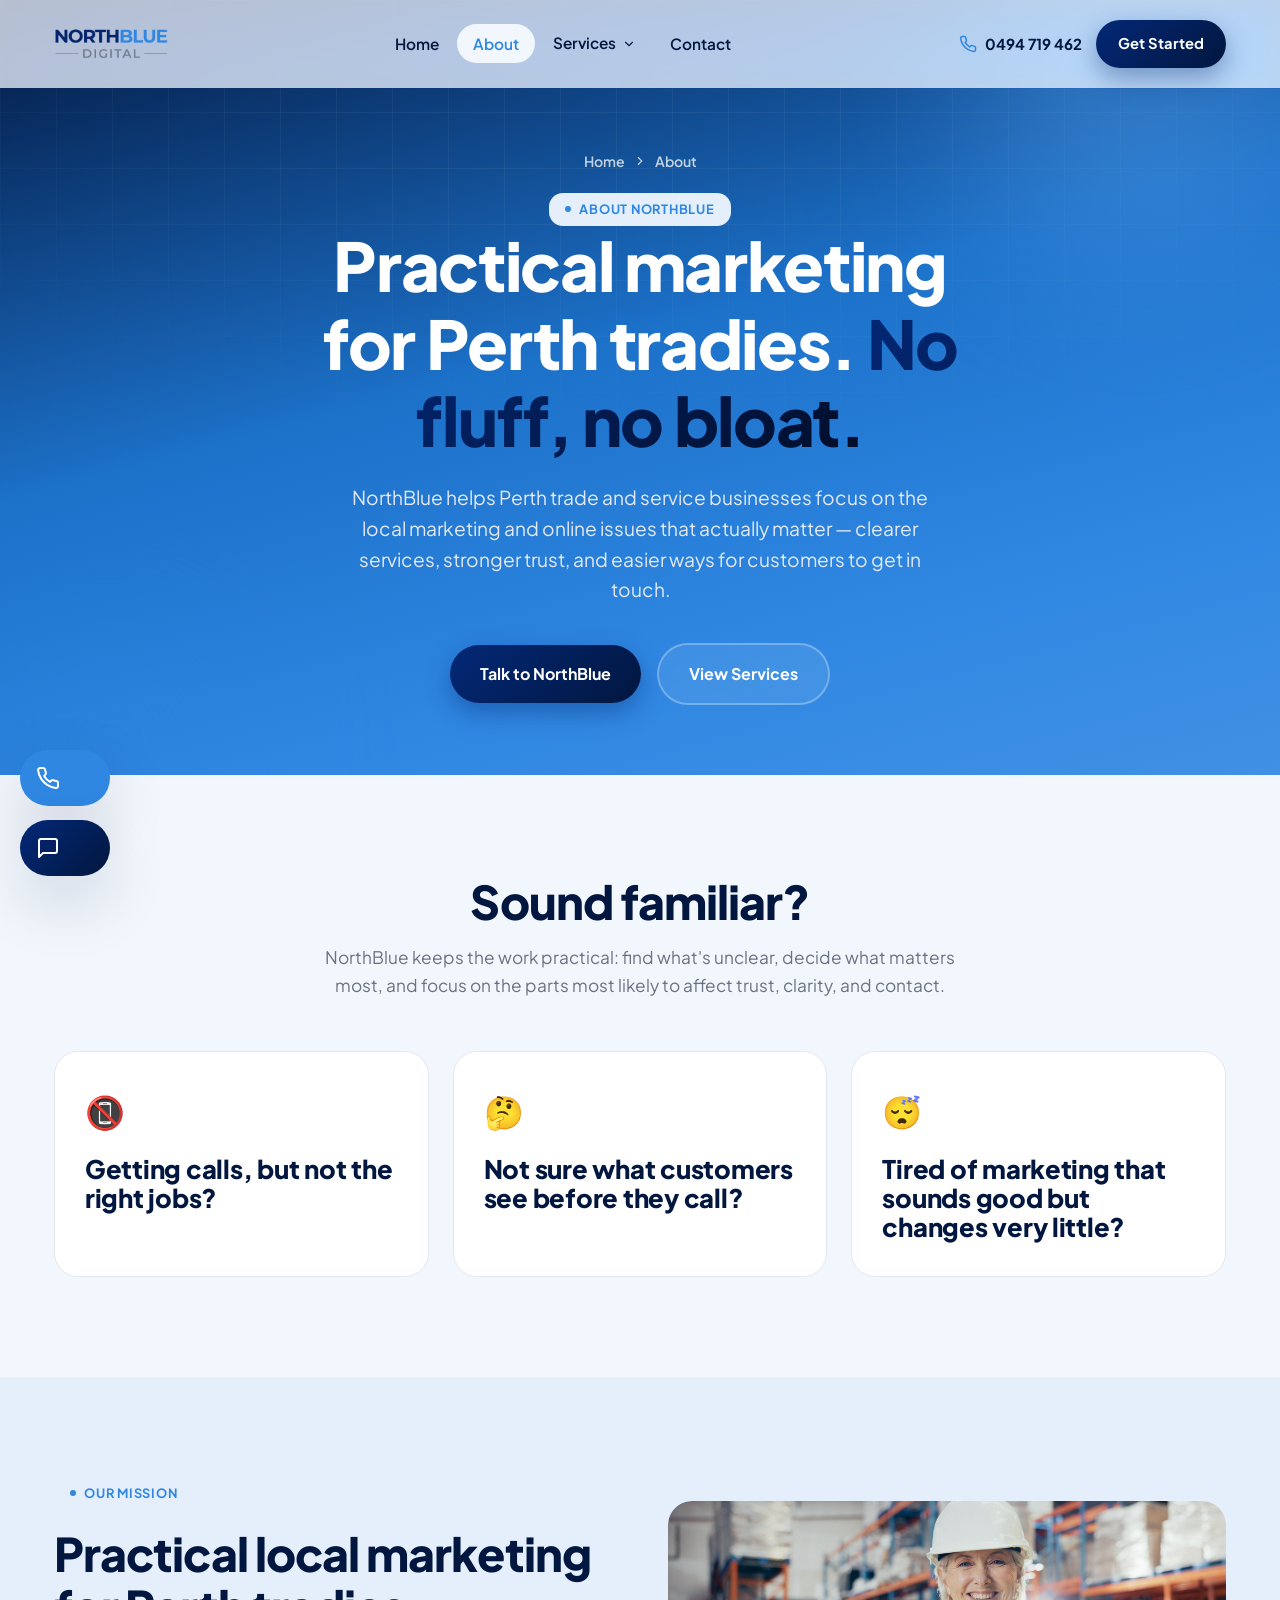
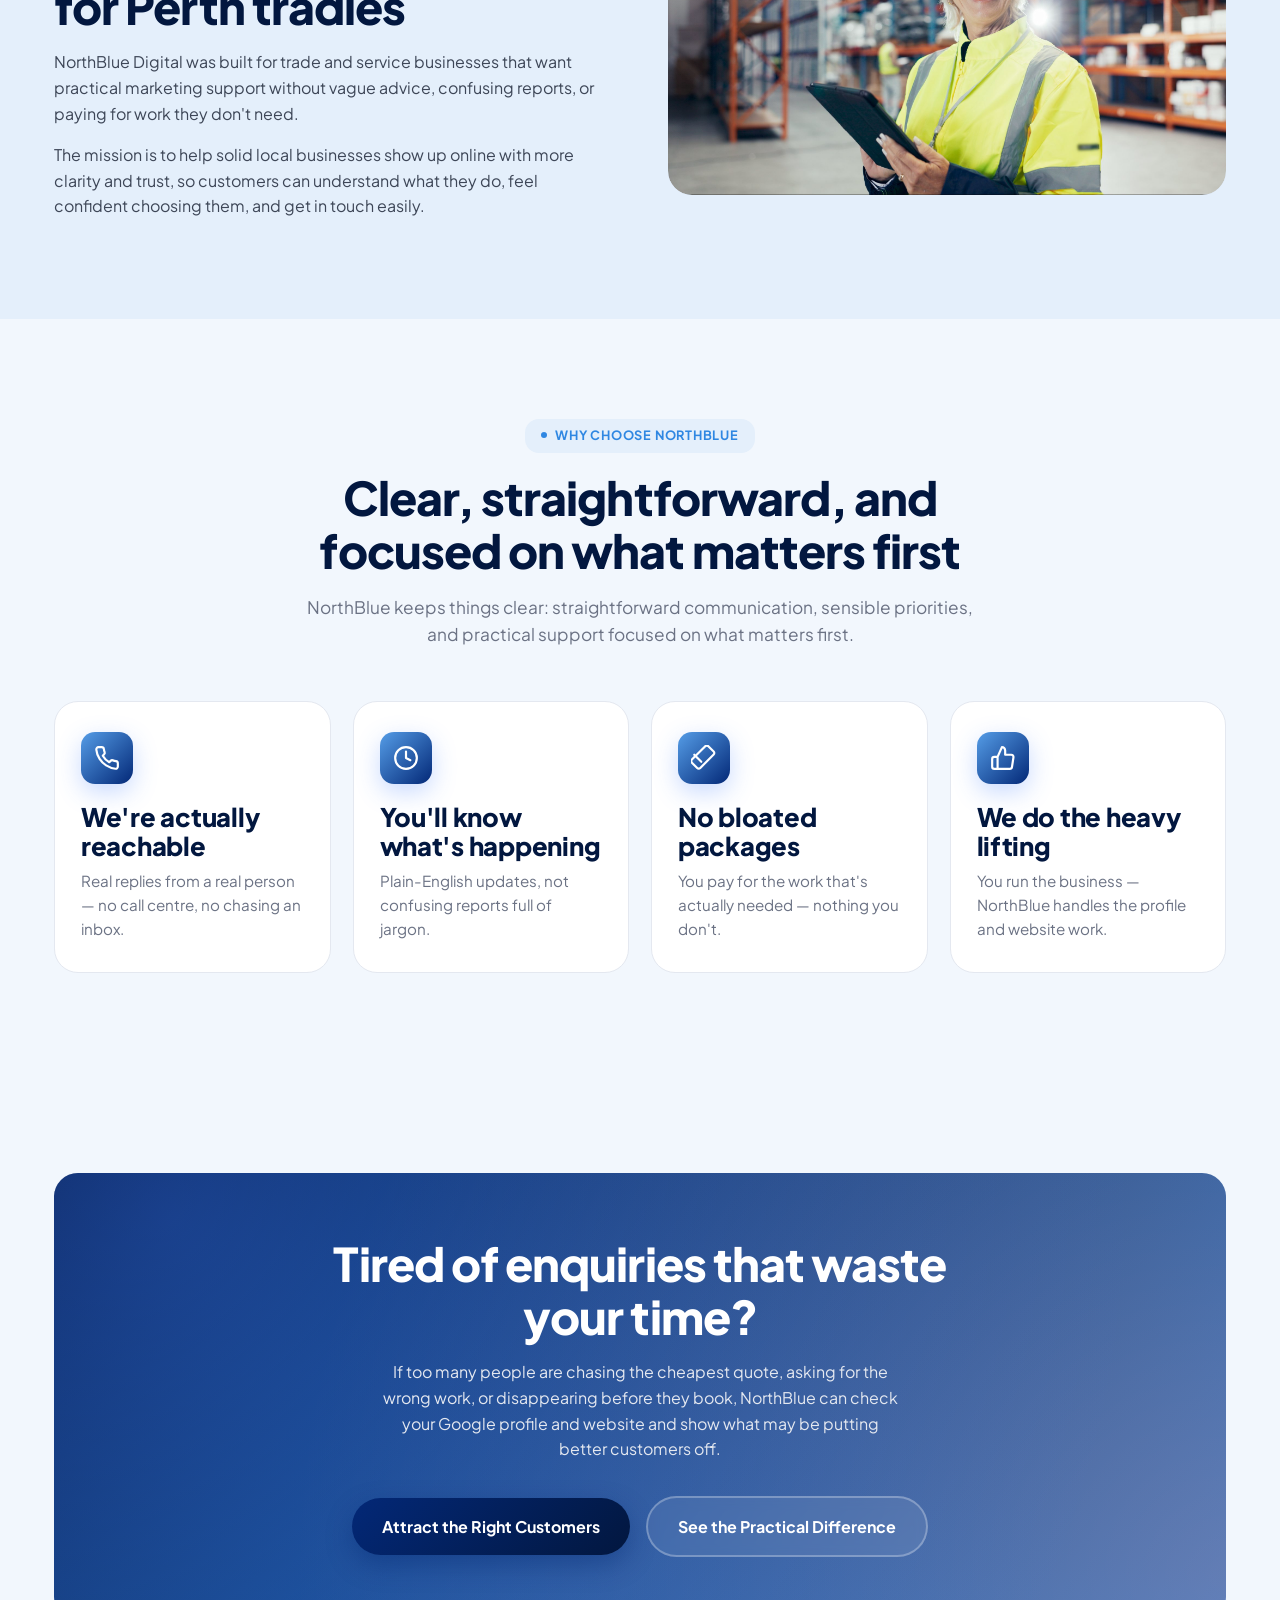
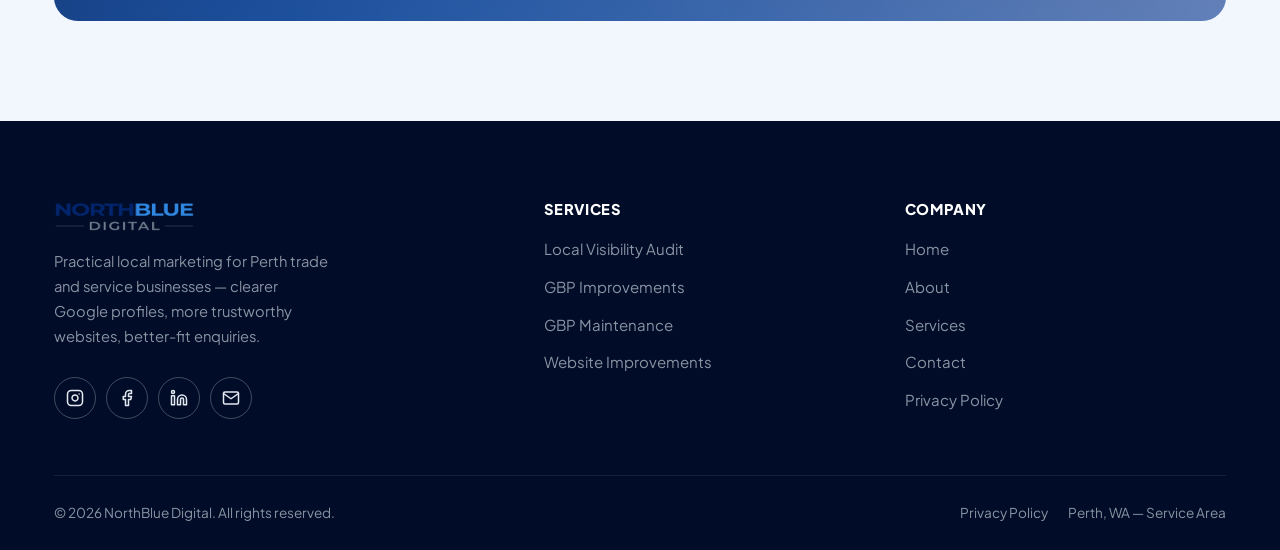
==== commit a36cd3f3: "Add floating call + enquiry buttons with an inquiry modal Added a persistent floating action widget " ====
--- a/about/index.html
+++ b/about/index.html
@@ -32,10 +32,10 @@
             <svg viewBox="0 0 24 24" fill="none" stroke="currentColor" stroke-width="2" stroke-linecap="round"><polyline points="6 9 12 15 18 9"/></svg>
           </a>
           <div class="dropdown">
-            <a href="/services/local-visibility-audit/">Local Visibility Audit<span>Know what to fix first — A$300</span></a>
-            <a href="/services/gbp-improvements/">GBP Improvements<span>Clean up your Google profile — A$500</span></a>
-            <a href="/services/gbp-maintenance/">GBP Maintenance<span>Stay active monthly — A$450/mo</span></a>
-            <a href="/services/website-improvements/">Website Improvements<span>Fix what's costing enquiries — from A$1,500</span></a>
+            <a href="/services/local-visibility-audit/">Local Visibility Audit<span>Know what to fix first — $300</span></a>
+            <a href="/services/gbp-improvements/">GBP Improvements<span>Clean up your Google profile — $500</span></a>
+            <a href="/services/gbp-maintenance/">GBP Maintenance<span>Stay active monthly — $450/mo</span></a>
+            <a href="/services/website-improvements/">Website Improvements<span>Fix what's costing enquiries — from $1,500</span></a>
           </div>
         </li>
         <li><a class="nav-link" href="/contact/">Contact</a></li>
@@ -253,6 +253,56 @@
   </div>
 </footer>
 
+<div class="floating-actions">
+  <a href="tel:+61494719462" class="fab fab-call" aria-label="Call NorthBlue Digital">
+    <span class="fab-icon"><svg viewBox="0 0 24 24" fill="none" stroke="currentColor" stroke-width="2" stroke-linecap="round" stroke-linejoin="round"><path d="M22 16.92v3a2 2 0 0 1-2.18 2 19.79 19.79 0 0 1-8.63-3.07 19.5 19.5 0 0 1-6-6 19.79 19.79 0 0 1-3.07-8.67A2 2 0 0 1 4.11 2h3a2 2 0 0 1 2 1.72c.127.96.361 1.903.7 2.81a2 2 0 0 1-.45 2.11L8.09 9.91a16 16 0 0 0 6 6l1.27-1.27a2 2 0 0 1 2.11-.45c.907.339 1.85.573 2.81.7A2 2 0 0 1 22 16.92z"/></svg></span>
+    <span class="fab-label">Call 0494 719 462</span>
+  </a>
+  <button type="button" class="fab fab-inquiry" data-open-inquiry aria-label="Send an enquiry">
+    <span class="fab-icon"><svg viewBox="0 0 24 24" fill="none" stroke="currentColor" stroke-width="2" stroke-linecap="round" stroke-linejoin="round"><path d="M21 15a2 2 0 0 1-2 2H7l-4 4V5a2 2 0 0 1 2-2h14a2 2 0 0 1 2 2z"/></svg></span>
+    <span class="fab-label">Send Enquiry</span>
+  </button>
+</div>
+
+<div class="inquiry-modal" aria-hidden="true">
+  <div class="inquiry-modal-backdrop" data-close-inquiry></div>
+  <div class="inquiry-modal-panel" role="dialog" aria-modal="true" aria-label="Send an enquiry">
+    <button type="button" class="inquiry-modal-close" data-close-inquiry aria-label="Close">
+      <svg viewBox="0 0 24 24" fill="none" stroke="currentColor" stroke-width="2.4" stroke-linecap="round" stroke-linejoin="round"><line x1="18" y1="6" x2="6" y2="18"/><line x1="6" y1="6" x2="18" y2="18"/></svg>
+    </button>
+    <h3>Send an Enquiry</h3>
+    <p>Reply within 1 business day — no runaround, no hard sell.</p>
+    <form data-validate novalidate>
+      <div class="field">
+        <label for="fab-name">Name</label>
+        <input type="text" id="fab-name" name="name" required placeholder="Your full name" autocomplete="name">
+      </div>
+      <div class="field">
+        <label for="fab-phone">Phone</label>
+        <input type="tel" id="fab-phone" name="phone" required placeholder="04xx xxx xxx" autocomplete="tel">
+      </div>
+      <div class="field">
+        <label for="fab-email">Email</label>
+        <input type="email" id="fab-email" name="email" required placeholder="you@business.com.au" autocomplete="email">
+      </div>
+      <div class="field">
+        <label for="fab-message">Message</label>
+        <textarea id="fab-message" name="message" required placeholder="Tell us a bit about what's going on and what you'd like help with."></textarea>
+      </div>
+      <div class="form-honeypot">
+        <label>Leave this field blank
+          <input type="text" name="company" tabindex="-1" autocomplete="off">
+        </label>
+      </div>
+      <button type="submit" class="btn btn-primary btn-block">
+        Send Enquiry
+        <svg viewBox="0 0 24 24" fill="none" stroke="currentColor" stroke-width="2.4" stroke-linecap="round" stroke-linejoin="round"><line x1="22" y1="2" x2="11" y2="13"/><polygon points="22 2 15 22 11 13 2 9 22 2"/></svg>
+      </button>
+      <div class="form-status" role="status"></div>
+    </form>
+  </div>
+</div>
+
 <button class="to-top" aria-label="Back to top">
   <svg viewBox="0 0 24 24" fill="none" stroke="currentColor" stroke-width="2.4" stroke-linecap="round" stroke-linejoin="round"><line x1="12" y1="19" x2="12" y2="5"/><polyline points="5 12 12 5 19 12"/></svg>
 </button>
--- a/assets/css/style.css
+++ b/assets/css/style.css
@@ -74,7 +74,7 @@
 
 /* ---- Reset ---- */
 *,*::before,*::after{box-sizing:border-box; margin:0; padding:0;}
-html{scroll-behavior:smooth; -webkit-text-size-adjust:100%;}
+html{scroll-behavior:smooth; -webkit-text-size-adjust:100%; overflow-x:hidden; width:100%;}
 @media (prefers-reduced-motion: reduce){
   html{scroll-behavior:auto;}
   *,*::before,*::after{animation-duration:0.001ms !important; animation-iteration-count:1 !important; transition-duration:0.001ms !important; scroll-behavior:auto !important;}
@@ -273,6 +273,7 @@
 .mobile-nav{
   position:fixed; inset:0; z-index:190;
   visibility:hidden;
+  overflow:hidden;
 }
 .mobile-nav-backdrop{
   position:absolute; inset:0; background:rgba(6,15,38,0.55); backdrop-filter:blur(2px);
@@ -646,11 +647,14 @@
 /* ---- Footer ---- */
 .site-footer{background:var(--navy-950); color:var(--slate-400); padding-top:80px;}
 .footer-top{
-  display:grid; grid-template-columns:1.4fr 1fr 1fr 1.2fr; gap:40px;
+  display:grid; grid-template-columns:1.4fr 1fr 1fr; gap:40px;
   padding-bottom:56px; border-bottom:1px solid rgba(255,255,255,0.08);
 }
 @media (max-width:900px){ .footer-top{grid-template-columns:1fr 1fr; row-gap:40px;} }
 @media (max-width:560px){ .footer-top{grid-template-columns:1fr;} }
+
+/* Newsletter signup hidden for now per client request — remove this rule to bring it back */
+.footer-newsletter{display:none;}
 .footer-brand img{height:32px; margin-bottom:16px;}
 .footer-brand p{font-size:0.92rem; line-height:1.7; max-width:280px; color:var(--slate-400);}
 .footer-col h4{color:var(--white); font-size:0.92rem; letter-spacing:0.04em; text-transform:uppercase; margin-bottom:18px;}
@@ -749,6 +753,72 @@
 .to-top:hover{background:var(--blue-600); transform:translateY(-4px);}
 .to-top svg{width:20px; height:20px;}
 
+/* Floating call / enquiry buttons */
+.floating-actions{
+  position:fixed; left:20px; bottom:24px; z-index:150;
+  display:flex; flex-direction:column; align-items:flex-start; gap:14px;
+}
+.fab{
+  position:relative;
+  display:flex; align-items:center; gap:12px;
+  height:56px; padding:0 22px 0 0; border-radius:var(--radius-pill);
+  color:var(--white); font-weight:700; font-size:0.95rem; white-space:nowrap;
+  box-shadow:var(--shadow-lg);
+  transition:transform var(--speed-fast) var(--ease), box-shadow var(--speed-fast) var(--ease);
+}
+.fab-icon{
+  flex-shrink:0; width:56px; height:56px; border-radius:50%;
+  display:flex; align-items:center; justify-content:center;
+}
+.fab-icon svg{width:24px; height:24px;}
+.fab-label{
+  max-width:0; overflow:hidden; opacity:0;
+  transition:max-width var(--speed) var(--ease), opacity var(--speed-fast) var(--ease);
+}
+.fab:hover{transform:translateY(-3px); box-shadow:0 20px 40px rgba(2,23,63,0.28);}
+.fab:hover .fab-label{max-width:200px; opacity:1;}
+.fab-call{background:linear-gradient(135deg, var(--accent-500), var(--accent-600));}
+.fab-call .fab-icon{animation:fabRing 2.6s ease-in-out infinite;}
+.fab-inquiry{background:linear-gradient(135deg, var(--navy-700), var(--navy-900));}
+@keyframes fabRing{
+  0%,100%{box-shadow:0 0 0 0 rgba(255,106,61,0.45);}
+  50%{box-shadow:0 0 0 8px rgba(255,106,61,0);}
+}
+@media (max-width:560px){
+  .floating-actions{left:16px; bottom:16px; gap:12px;}
+  .fab{height:50px; padding:0;}
+  .fab-icon{width:50px; height:50px;}
+  .fab-label{display:none;}
+}
+
+/* Inquiry modal */
+.inquiry-modal{position:fixed; inset:0; z-index:300; visibility:hidden;}
+.inquiry-modal-backdrop{
+  position:absolute; inset:0; background:rgba(2,10,28,0.6); backdrop-filter:blur(3px);
+  opacity:0; transition:opacity var(--speed) var(--ease);
+}
+.inquiry-modal-panel{
+  position:absolute; top:50%; left:50%; width:min(480px, 92vw); max-height:88vh; overflow-y:auto;
+  background:var(--white); border-radius:var(--radius-lg); padding:36px;
+  box-shadow:var(--shadow-lg);
+  transform:translate(-50%, -50%) scale(0.94); opacity:0;
+  transition:transform var(--speed) var(--ease), opacity var(--speed) var(--ease);
+}
+.inquiry-modal.is-open{visibility:visible;}
+.inquiry-modal.is-open .inquiry-modal-backdrop{opacity:1;}
+.inquiry-modal.is-open .inquiry-modal-panel{transform:translate(-50%, -50%) scale(1); opacity:1;}
+.inquiry-modal-close{
+  position:absolute; top:18px; right:18px; width:36px; height:36px; border-radius:50%;
+  background:var(--blue-50); color:var(--navy-900);
+  display:flex; align-items:center; justify-content:center;
+  transition:background var(--speed-fast);
+}
+.inquiry-modal-close:hover{background:var(--slate-200);}
+.inquiry-modal-close svg{width:18px; height:18px;}
+.inquiry-modal-panel h3{padding-right:36px;}
+.inquiry-modal-panel > p{color:var(--slate-500); margin-top:8px; margin-bottom:24px; font-size:0.95rem;}
+@media (max-width:560px){ .inquiry-modal-panel{padding:28px 22px;} }
+
 /* Skip link */
 .skip-link{
   position:fixed; top:-100px; left:16px; z-index:999;
